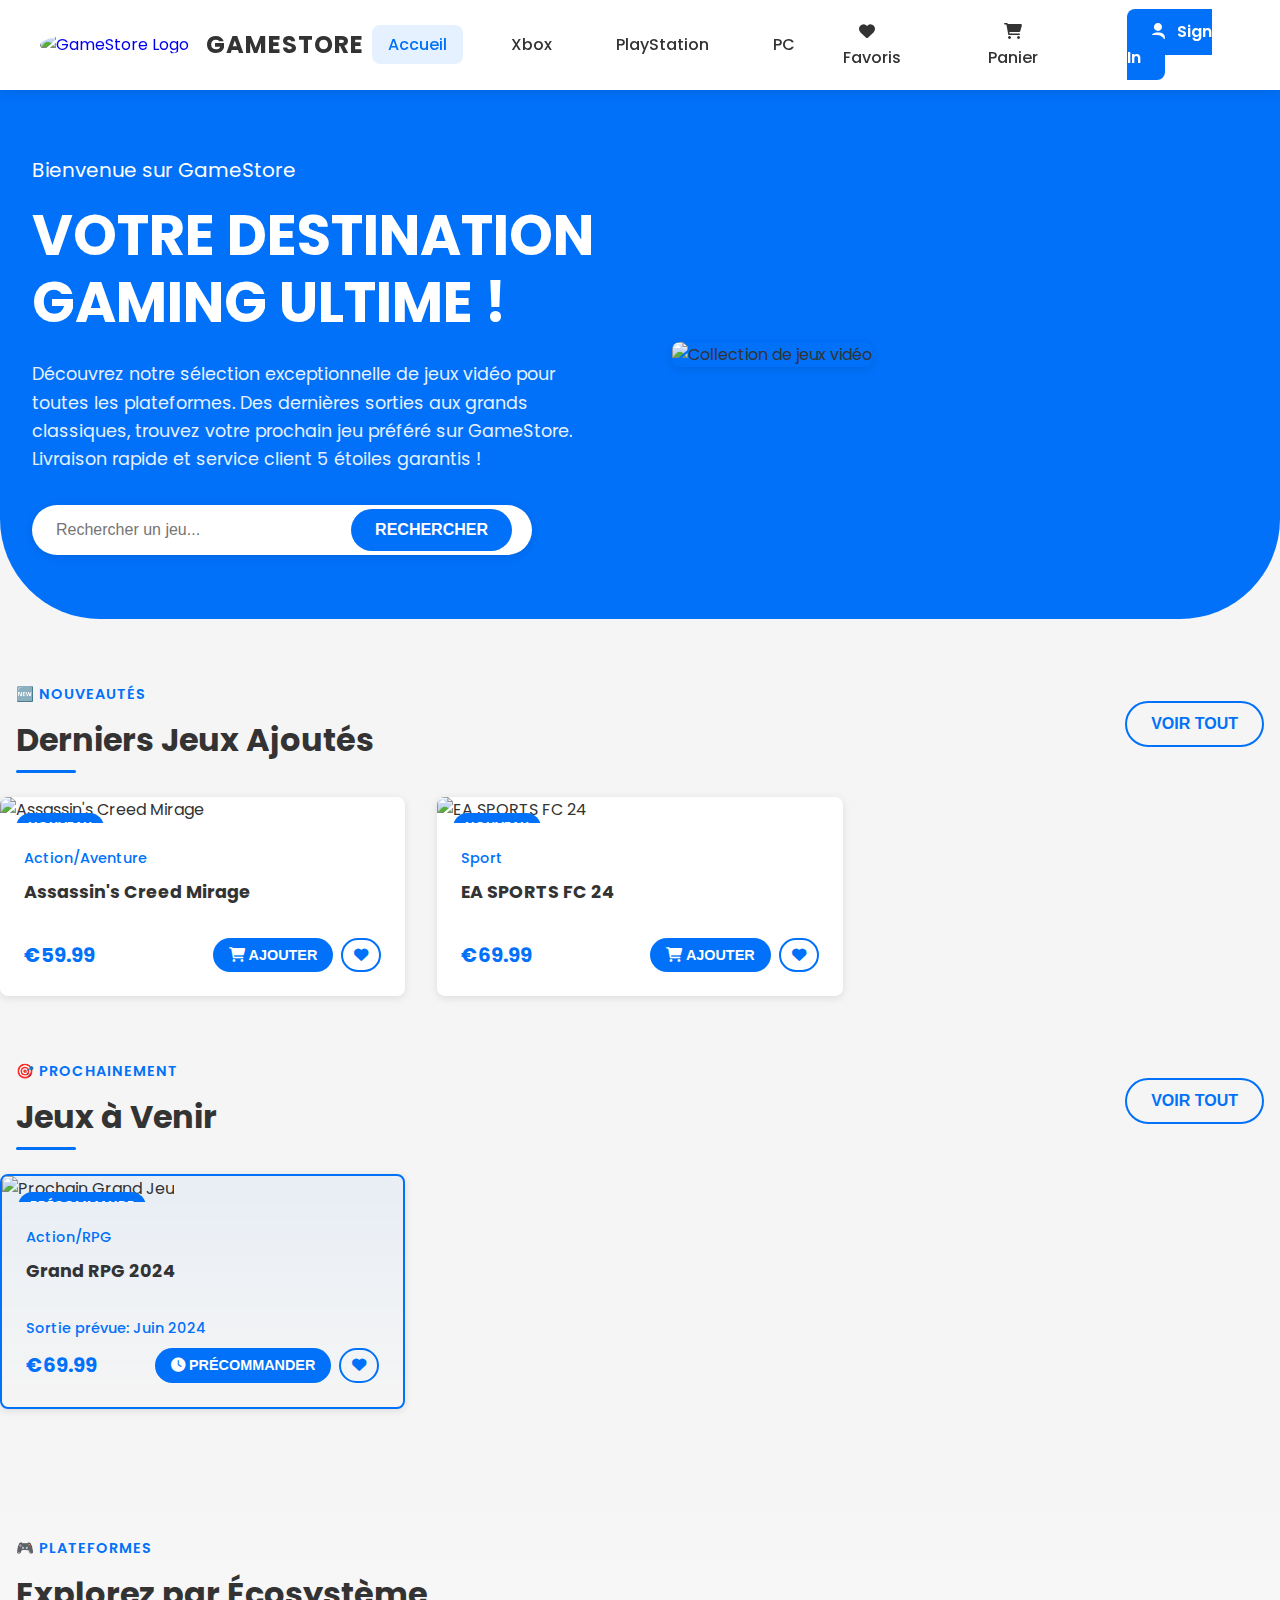
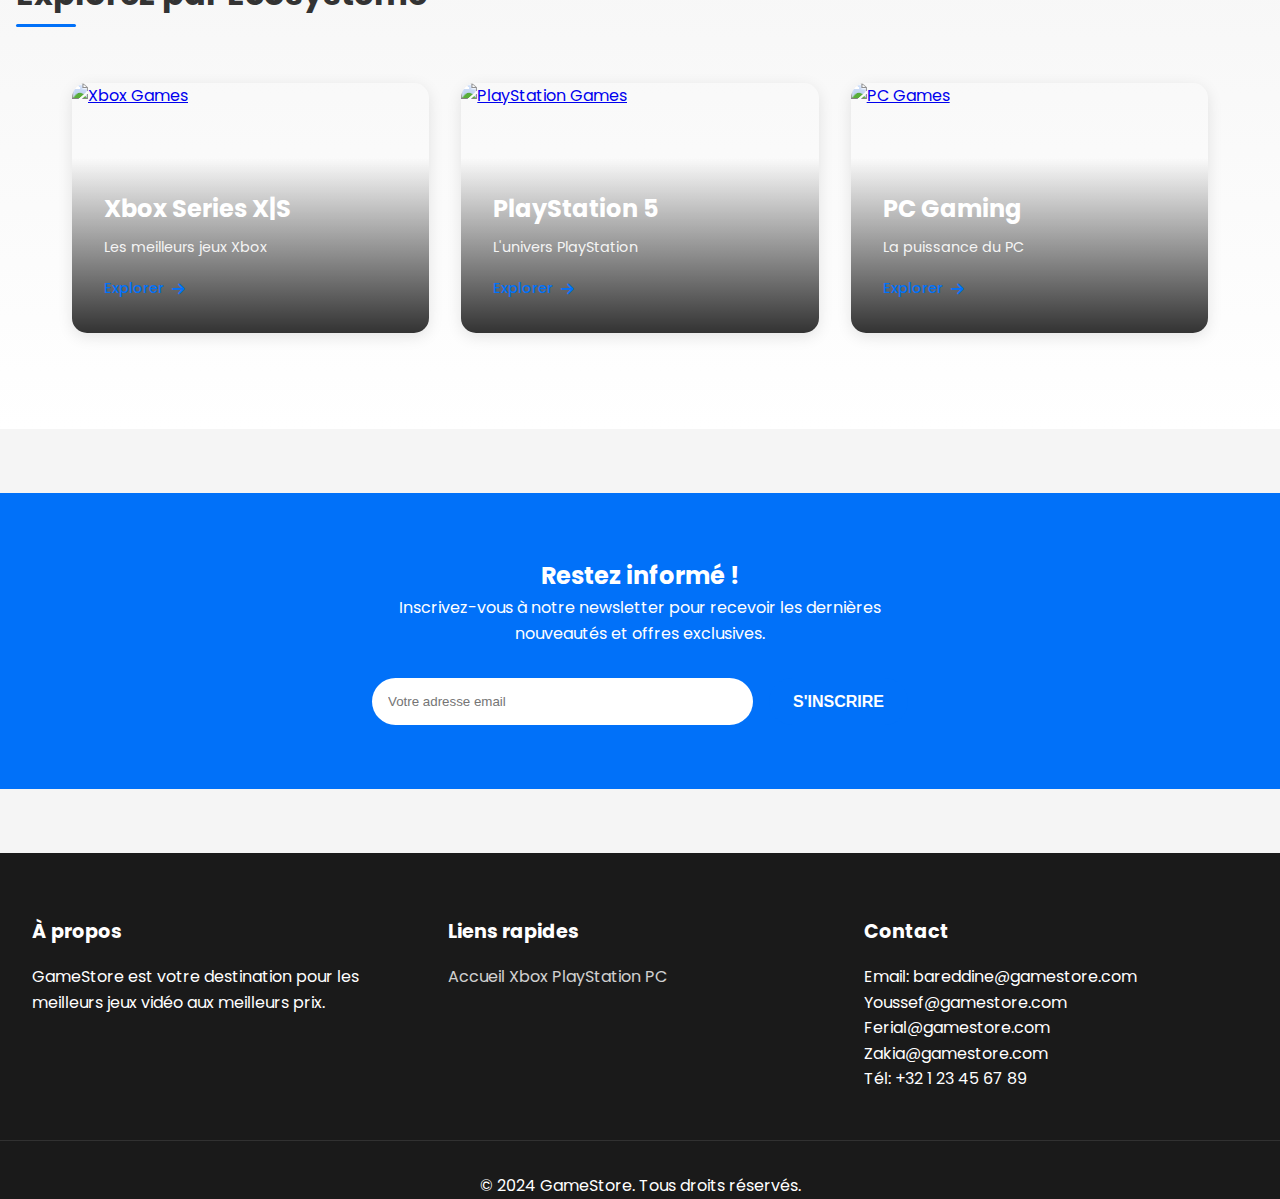
==== index.html @ 0ddfa0f8 "Update index.html" ====
<!DOCTYPE html>
<html lang="en">
<head>
    <meta charset="UTF-8" />
    <meta name="viewport" content="width=device-width, initial-scale=1.0" />
    <meta name="description" content="GameStore - Votre boutique de jeux vidéo en ligne. Trouvez les meilleurs jeux pour Xbox, PlayStation et PC." />
    <meta name="keywords" content="jeux vidéo, gaming, Xbox, PlayStation, PC games, achat jeux" />
    <link href="https://fonts.googleapis.com/css2?family=Poppins:wght@300;400;500;600;700&display=swap" rel="stylesheet" />
    <link rel="stylesheet" href="style.css" />
    <link rel="stylesheet" href="https://cdnjs.cloudflare.com/ajax/libs/font-awesome/6.0.0/css/all.min.css">
</head>
<body>
    <!-- Header -->
    <div class="headerContainer">
        <div class="header">
            <a href="index.html" class="logo">
                <img src="https://i.pinimg.com/474x/70/e9/02/70e902945f52904d0fdd033d7500877d.jpg" alt="GameStore Logo" class="logo-img">
                <span class="logo-text">GameStore</span>
            </a>
            <ul class="headerLinks">
                <li><a href="index.html" class="active">Accueil</a></li>
                <li><a href="xbox-games.html">Xbox</a></li>
                <li><a href="playstation-games.html">PlayStation</a></li>
                <li><a href="pc-games.html">PC</a></li>
                <li><a href="favorites.html"><i class="fas fa-heart"></i> Favoris</a></li>
                <li><a href="cart.html"><i class="fas fa-shopping-cart"></i> Panier</a></li>
                <li><a href="signin.html" class="signin-btn"><i class="fas fa-user"></i> Sign In</a></li>
            </ul>
        </div>
    </div>

    <!-- HERO SECTION -->
    <section class="heroSection">
      <div class="heroContent">
        <div class="leftSide">
          <span class="welcome">Bienvenue sur GameStore</span>
          <h1 class="slogan">Votre destination gaming ultime !</h1>
          <p class="description">
            Découvrez notre sélection exceptionnelle de jeux vidéo pour toutes les plateformes. 
            Des dernières sorties aux grands classiques, trouvez votre prochain jeu préféré sur GameStore. 
            Livraison rapide et service client 5 étoiles garantis ! 
          </p>
          <form class="searchBar" role="search">
            <input type="search" placeholder="Rechercher un jeu..." aria-label="Rechercher un jeu" />
            <button type="submit" class="btn searchBtn">Rechercher</button>
          </form>
        </div>
        <div class="imageContainer">
          <img src="https://i.pinimg.com/736x/62/67/e9/6267e906163112870821d978e30a8437.jpg" height="150px" width="350px" alt="Collection de jeux vidéo" class="heroImage" />
        </div>
      </div>
    </section>

    <!-- Nouveautés Section -->
    <section class="games-section">
      <div class="section-header">
          <div class="section-title">
              <span class="section-tag">🆕 NOUVEAUTÉS</span>
              <h1>Derniers Jeux Ajoutés</h1>
          </div>
          <button class="btn outline">Voir tout</button>
      </div>

      <div class="games-grid">
          <!-- Nouveau Jeu 1 -->
          <div class="card game-card">
              <div class="cardImg">
                  <img src="https://i.pinimg.com/474x/7c/6c/a9/7c6ca906107ee0f29a216873b0228c29.jpg" alt="Assassin's Creed Mirage">
                  <div class="card-badges">
                      <span class="badge new">Nouveau</span>
                  </div>
              </div>
              <div class="cardInfo">
                  <p class="genre">Action/Aventure</p>
                  <h3 class="cardName">Assassin's Creed Mirage</h3>
                  <div class="card-details">
                      <div class="price">€59.99</div>
                      <div class="card-actions">
                          <button class="btn addToCart">
                              <i class="fas fa-shopping-cart"></i> Ajouter
                          </button>
                          <button class="btn outline addToFavorites">
                              <i class="fas fa-heart"></i>
                          </button>
                      </div>
                  </div>
              </div>
          </div>

          <!-- Nouveau Jeu 2 -->
          <div class="card game-card">
              <div class="cardImg">
                  <img src="images/XBOX1.jpg" alt="EA SPORTS FC 24">
                  <div class="card-badges">
                      <span class="badge new">Nouveau</span>
                  </div>
              </div>
              <div class="cardInfo">
                  <p class="genre">Sport</p>
                  <h3 class="cardName">EA SPORTS FC 24</h3>
                  <div class="card-details">
                      <div class="price">€69.99</div>
                      <div class="card-actions">
                          <button class="btn addToCart">
                              <i class="fas fa-shopping-cart"></i> Ajouter
                          </button>
                          <button class="btn outline addToFavorites">
                              <i class="fas fa-heart"></i>
                          </button>
                      </div>
                  </div>
              </div>
          </div>
      </div>
    </section>

    <!-- À Venir Section -->
    <section class="games-section coming-soon">
        <div class="section-header">
            <div class="section-title">
                <span class="section-tag">🎯 PROCHAINEMENT</span>
                <h2>Jeux à Venir</h2>
            </div>
            <button class="btn outline">Voir tout</button>
        </div>

        <div class="games-grid">
            <!-- Jeu à Venir 1 -->
            <div class="card game-card upcoming">
                <div class="cardImg">
                    <img src="images/XBOX3.jpg" alt="Prochain Grand Jeu">
                    <div class="card-badges">
                        <span class="badge coming-soon">Précommande</span>
                    </div>
                </div>
                <div class="cardInfo">
                    <p class="genre">Action/RPG</p>
                    <h3 class="cardName">Grand RPG 2024</h3>
                    <div class="release-date">Sortie prévue: Juin 2024</div>
                    <div class="card-details">
                        <div class="price">€69.99</div>
                        <div class="card-actions">
                            <button class="btn preorder">
                                <i class="fas fa-clock"></i> Précommander
                            </button>
                            <button class="btn outline addToFavorites">
                                <i class="fas fa-heart"></i>
                            </button>
                        </div>
                    </div>
                </div>
            </div>
        </div>
    </section>

    <!-- Catégories par Plateforme -->
    <section class="platforms-section">
        <div class="section-header">
            <div class="section-title">
                <span class="section-tag">🎮 PLATEFORMES</span>
                <h2>Explorez par Écosystème</h2>
            </div>
        </div>

        <div class="platforms-grid">
            <!-- Xbox -->
            <a href="xbox-games.html" class="platform-card">
                <img src="images/XBOX10.jpg" alt="Xbox Games">
                <div class="platform-overlay">
                    <div class="platform-content">
                        <h3>Xbox Series X|S</h3>
                        <p>Les meilleurs jeux Xbox</p>
                        <span class="platform-cta">
                            Explorer <i class="fas fa-arrow-right"></i>
                        </span>
                    </div>
                </div>
            </a>

            <!-- PlayStation -->
            <a href="playstation-games.html" class="platform-card">
                <img src="images/XBOX11.jpg" alt="PlayStation Games">
                <div class="platform-overlay">
                    <div class="platform-content">
                        <h3>PlayStation 5</h3>
                        <p>L'univers PlayStation</p>
                        <span class="platform-cta">
                            Explorer <i class="fas fa-arrow-right"></i>
                        </span>
                    </div>
                </div>
            </a>

            <!-- PC -->
            <a href="pc-games.html" class="platform-card">
                <img src="images/XBOX12.jpg" alt="PC Games">
                <div class="platform-overlay">
                    <div class="platform-content">
                        <h3>PC Gaming</h3>
                        <p>La puissance du PC</p>
                        <span class="platform-cta">
                            Explorer <i class="fas fa-arrow-right"></i>
                        </span>
                    </div>
                </div>
            </a>
        </div>
    </section>

    <!-- Newsletter Section -->
    <section class="newsletterSection">
        <h2>Restez informé !</h2>
        <div class="newsletterContent">
            <p>Inscrivez-vous à notre newsletter pour recevoir les dernières nouveautés et offres exclusives.</p>
            <form class="newsletterForm">
                <input type="email" placeholder="Votre adresse email" required />
                <button type="submit" class="btn">S'inscrire</button>
            </form>
        </div>
        <!-- Toast Notification(ajouter panier) -->
<div id="toast" class="toast hidden">Ajouté au panier !</div>
    </section>

    <!-- Footer -->
    <footer class="footer">
        <div class="footerContent">
            <div class="footerSection">
                <h3>À propos</h3>
                <p>GameStore est votre destination pour les meilleurs jeux vidéo aux meilleurs prix.</p>
            </div>
            <div class="footerSection">
                <h3>Liens rapides</h3>
                <a href="index.html">Accueil</a>
                <a href="xbox-games.html">Xbox</a>
                <a href="playstation-games.html">PlayStation</a>
                <a href="pc-games.html">PC</a>
            </div>
            <div class="footerSection">
                <h3>Contact</h3>
                <p>Email: bareddine@gamestore.com</p>
                <p>       Youssef@gamestore.com</p>
                <p>       Ferial@gamestore.com</p>
                <p>       Zakia@gamestore.com</p>
                <p>Tél: +32 1 23 45 67 89</p>
            </div>
        </div>
        <div class="footerBottom">
            <p>&copy; 2024 GameStore. Tous droits réservés.</p>
        </div>
    </footer>

    <script src="script.js"></script>
</body>
</html>
---- style.css ----
/* Variables CSS */
:root {
  --primary-color: #0171F9; /* Bleu principal */
  --primary-dark: #0156C7; /* Bleu foncé */
  --secondary-color: #0171F9;
  --secondary-dark: #0156C7;
  --text-color: #333333;
  --light-text: #FFFFFF;
  --background-light: #F5F5F5;
  --border-radius: 8px;
  --card-shadow: 0 2px 8px rgba(0, 0, 0, 0.1);
  --transition: all 0.3s ease;
  --accent-color: #0171F9; /* Bleu accent */
}

/* Reset et styles de base */
*, *::before, *::after {
  box-sizing: border-box;
  margin: 0;
  padding: 0;
}

body {
  font-family: 'Poppins', sans-serif;
  line-height: 1.6;
  color: var(--text-color);
  background-color: var(--background-light);
}

img {
  max-width: 100%;
  height: auto;
}

/* Layout */
.container {
  max-width: 1300px;
  margin: 0 auto;
  padding: 0 20px;
}

/* Logo Styles */
.logo {
    display: flex;
    align-items: center;
    gap: 1rem;
    text-decoration: none;
    padding: 0.5rem;
}

.logo-img {
    width: 50px;
    height: 50px;
    border-radius: 50%;
    object-fit: cover;
    box-shadow: 0 2px 10px rgba(0, 0, 0, 0.1);
    transition: transform 0.3s ease;
}

.logo:hover .logo-img {
    transform: scale(1.05);
}

.logo-text {
    font-size: 1.5rem;
    font-weight: 700;
    color: var(--text-color);
    text-transform: uppercase;
    letter-spacing: 1px;
}

/* Header Container Styles */
.headerContainer {
    background-color: white;
    box-shadow: 0 2px 10px rgba(0, 0, 0, 0.1);
    position: sticky;
    top: 0;
    z-index: 1000;
}

.header {
    max-width: 1200px;
    margin: 0 auto;
    padding: 1rem;
    display: flex;
    justify-content: space-between;
    align-items: center;
}

/* Header Styling */
.header {
  height: 90px; /* Augmentation de la hauteur pour un design plus spacieux */
  display: flex;
  justify-content: space-between;
  align-items: center;
  padding: 0 2rem;
  max-width: 1300px;
  margin: auto;
}

/* Logo Styling */
.logo img {
    width: 150px; /* Ajustez la taille selon vos besoins */
    height: auto;
    background: none; /* Supprime tout arrière-plan */
    border: none; /* Supprime les bordures */
    box-shadow: none; /* Supprime les ombres */
    transition: transform 0.3s ease; /* Animation fluide */
}

.logo img:hover {
    transform: scale(1.1); /* Zoom léger au survol */
}

/* Navigation Links */
.headerLinks {
    display: flex;
    align-items: center;
    gap: 2rem;
    list-style: none;
}

.headerLinks li a {
    color: var(--text-color);
    text-decoration: none;
    font-weight: 500;
    padding: 0.5rem 1rem;
    border-radius: var(--border-radius);
    transition: var(--transition);
}

.headerLinks li a:hover,
.headerLinks li a.active {
    color: var(--primary-color);
    background-color: rgba(1, 113, 249, 0.1); /* Ajusté pour le bleu */
}

.headerLinks li a.signin-btn {
    background-color: var(--primary-color);
    color: var(--light-text);
    padding: 0.7rem 1.5rem;
    border-radius: var(--border-radius);
    font-weight: 600;
}

.headerLinks li a.signin-btn:hover {
    background-color: var(--primary-dark);
    color: var(--light-text);
}

.headerLinks li a i {
    margin-right: 0.5rem;
}

.cartBtn,
.favoritesBtn {
  position: relative;
  display: flex;
  align-items: center;
  gap: 0.5rem;
  padding: 0.5rem 1rem;
  font-size: 1rem;
  color: var(--text-color);
  transition: var(--transition);
}

.cartBtn:hover,
.favoritesBtn:hover {
  color: var(--primary-color);
}

.cartCount,
.favCount {
  position: absolute;
  top: -8px;
  right: -8px;
  background-color: var(--primary-color);
  color: white;
  width: 20px;
  height: 20px;
  border-radius: 50%;
  display: flex;
  align-items: center;
  justify-content: center;
  font-size: 0.75rem;
  font-weight: 600;
}

/* Boutons */
.btn {
  display: inline-flex;
  align-items: center;
  justify-content: center;
  padding: 0.75rem 1.5rem;
  border-radius: 50px;
  border: none;
  font-weight: 600;
  font-size: 1rem;
  text-transform: uppercase;
  cursor: pointer;
  transition: var(--transition);
  background-color: var(--secondary-color);
  color: var(--light-text);
  position: relative;
  overflow: hidden;
}

.btn::after {
  content: '';
  position: absolute;
  top: 50%;
  left: 50%;
  width: 0;
  height: 0;
  background: rgba(255, 255, 255, 0.2);
  border-radius: 50%;
  transform: translate(-50%, -50%);
  transition: width 0.6s ease, height 0.6s ease;
}

.btn:active::after {
  width: 200px;
  height: 200px;
  opacity: 0;
}

.btn.adding {
  pointer-events: none;
  animation: adding 1s infinite;
}

@keyframes adding {
  0% {
    transform: scale(1);
  }
  50% {
    transform: scale(0.95);
  }
  100% {
    transform: scale(1);
  }
}

.btn.outline.adding {
  animation: outlineAdding 1s infinite;
}

@keyframes outlineAdding {
  0% {
    border-color: var(--primary-color);
  }
  50% {
    border-color: var(--secondary-color);
  }
  100% {
    border-color: var(--primary-color);
  }
}

.btn:hover {
  background-color: var(--secondary-dark);
  transform: translateY(-2px);
}

.btn.outline {
  background-color: transparent;
  border: 2px solid var(--secondary-color);
  color: var(--secondary-color);
}

.btn.outline:hover {
  background-color: var(--secondary-color);
  color: var(--light-text);
}

/* Hero Section */
.heroSection {
  background-color: var(--primary-color);
  padding: 4rem 0;
  border-radius: 0 0 100px 100px;
  margin-bottom: 4rem;
}

.heroContent {
  display: flex;
  align-items: center;
  gap: 4rem;
  max-width: 1300px;
  margin: 0 auto;
  padding: 0 2rem;
}

.leftSide {
  flex: 1;
  color: var(--light-text);
}

.welcome {
  font-size: 1.25rem;
  margin-bottom: 1rem;
  display: block;
}

.slogan {
  font-size: 3.5rem;
  line-height: 1.2;
  margin-bottom: 1.5rem;
  font-weight: 700;
  text-transform: uppercase;
}

.description {
  font-size: 1.1rem;
  margin-bottom: 2rem;
  opacity: 0.9;
}

.searchBar {
  position: relative;
  margin-top: 2rem;
}

.searchBar input {
  width: 100%;
  max-width: 500px;
  padding: 1rem 1.5rem;
  border-radius: 50px;
  border: none;
  font-size: 1rem;
  box-shadow: var(--card-shadow);
}

.searchBar .searchBtn {
  position: absolute;
  right: calc(100% - 480px);
  top: 50%;
  transform: translateY(-50%);
}

.imageContainer {
  flex: 1;
}

.imageContainer img {
  border-radius: var(--border-radius);
  box-shadow: var(--card-shadow);
}

/* Sections de jeux */
.games-section {
  margin-bottom: 4rem;
}

.section-header {
  display: flex;
  justify-content: space-between;
  align-items: center;
  margin-bottom: 2rem;
  padding: 0 1rem;
}

.section-title {
  display: flex;
  flex-direction: column;
  gap: 0.5rem;
}

.section-tag {
  font-size: 0.9rem;
  font-weight: 600;
  color: var(--accent-color);
  text-transform: uppercase;
  letter-spacing: 1px;
}

.section-title h1,
.section-title h2 {
  font-size: 2rem;
  font-weight: 700;
  margin: 0;
  color: var(--text-color);
  position: relative;
}

.section-title h1::after,
.section-title h2::after {
  content: '';
  position: absolute;
  left: 0;
  bottom: -8px;
  width: 60px;
  height: 3px;
  background: var(--accent-color);
  border-radius: 2px;
}

.games-grid {
  display: grid;
  grid-template-columns: repeat(auto-fill, minmax(300px, 1fr));
  gap: 2rem;
}

/* Cartes de jeux */
.game-card {
  background: white;
  border-radius: var(--border-radius);
  overflow: hidden;
  box-shadow: var(--card-shadow);
  transition: var(--transition);
  position: relative;
  animation: fadeInUp 0.6s ease-out;
}

@keyframes fadeInUp {
  from {
    opacity: 0;
    transform: translateY(20px);
  }
  to {
    opacity: 1;
    transform: translateY(0);
  }
}

.game-card:hover {
  transform: translateY(-5px);
  box-shadow: 0 8px 20px rgba(0, 0, 0, 0.15);
}

.cardImg {
  position: relative;
  overflow: hidden;
}

.cardImg img {
  width: 100%;
  height: 250px;
  object-fit: cover;
  transition: transform 0.3s ease;
}

.game-card:hover .cardImg img {
  transform: scale(1.05);
}

.card-badges {
  position: absolute;
  top: 1rem;
  left: 1rem;
  display: flex;
  gap: 0.5rem;
}

.badge {
  padding: 0.25rem 0.75rem;
  border-radius: 50px;
  font-size: 0.8rem;
  font-weight: 600;
  text-transform: uppercase;
}

.badge.new {
  background-color: var(--primary-color);
  color: white;
}

.badge.hot {
  background-color: #ff4757;
  color: white;
}

.badge.bestseller {
  background-color: #2ed573;
  color: white;
}

.badge.discount {
  background-color: #0171F9; /* Remplacement direct */
  color: white;
}

.cardInfo {
  padding: 1.5rem;
}

.genre {
  color: var(--secondary-color);
  font-size: 0.9rem;
  font-weight: 500;
  margin-bottom: 0.5rem;
}

.cardName {
  font-size: 1.1rem;
  margin-bottom: 1rem;
  color: var(--text-color);
  min-height: 2.5em;
}

.card-details {
  display: flex;
  justify-content: space-between;
  align-items: center;
  gap: 1rem;
}

.price {
  font-size: 1.25rem;
  font-weight: 700;
  color: var(--primary-color);
}

.card-actions {
  display: flex;
  gap: 0.5rem;
}

.card-actions .btn {
  padding: 0.5rem 1rem;
  font-size: 0.9rem;
}

.card-actions .btn.outline {
  padding: 0.5rem;
  min-width: 40px;
}

.card-actions .btn i {
  margin-right: 0.25rem;
}

.card-actions .btn.outline i {
  margin-right: 0;
}

/* Categories Section */
.categories-section {
  padding: 40px 20px;
  max-width: 1200px;
  margin: 0 auto;
}

.categories-grid {
  display: grid;
  grid-template-columns: repeat(auto-fit, minmax(300px, 1fr));
  gap: 30px;
  margin-top: 30px;
}

.category-card {
  position: relative;
  border-radius: 10px;
  overflow: hidden;
  height: 200px;
  transition: transform 0.3s ease;
}

.category-card:hover {
  transform: translateY(-5px);
}

.category-card img {
  width: 100%;
  height: 100%;
  object-fit: cover;
}

.category-overlay {
  position: absolute;
  bottom: 0;
  left: 0;
  right: 0;
  background: linear-gradient(transparent, rgba(0, 0, 0, 0.8));
  color: white;
  padding: 20px;
}

.category-overlay h3 {
  font-size: 1.5em;
  margin-bottom: 10px;
}

.category-overlay p {
  display: flex;
  align-items: center;
  gap: 10px;
  opacity: 0.9;
}

.category-overlay i {
  transition: transform 0.3s ease;
}

.category-card:hover .category-overlay i {
  transform: translateX(5px);
}

/* Featured Games Section */
#featured {
  margin-bottom: 60px;
}

/* Sections spéciales */
.coming-soon .game-card {
    border: 2px solid var(--accent-color);
    background: linear-gradient(to bottom, rgba(1, 113, 249, 0.05), transparent);
}

.coming-soon .badge.coming-soon {
    background-color: var(--accent-color);
    color: white;
}

.release-date {
    color: var(--accent-color);
    font-size: 0.9rem;
    margin: 0.5rem 0;
    font-weight: 500;
}

.btn.preorder {
    background-color: var(--accent-color);
    color: white;
}

/* Grille des plateformes */
.platforms-section {
    padding: 4rem 0;
    background: linear-gradient(to bottom, #f5f5f5, white);
}

.platforms-grid {
    display: grid;
    grid-template-columns: repeat(auto-fit, minmax(300px, 1fr));
    gap: 2rem;
    padding: 2rem;
    max-width: 1200px;
    margin: 0 auto;
}

.platform-card {
    position: relative;
    border-radius: 15px;
    overflow: hidden;
    height: 250px;
    box-shadow: 0 4px 15px rgba(0, 0, 0, 0.1);
    transition: transform 0.3s ease, box-shadow 0.3s ease;
}

.platform-card:hover {
    transform: translateY(-5px);
    box-shadow: 0 8px 25px rgba(0, 0, 0, 0.15);
}

.platform-card img {
    width: 100%;
    height: 100%;
    object-fit: cover;
    transition: transform 0.3s ease;
}

.platform-card:hover img {
    transform: scale(1.05);
}

.platform-overlay {
    position: absolute;
    bottom: 0;
    left: 0;
    right: 0;
    padding: 2rem;
    background: linear-gradient(transparent, rgba(0, 0, 0, 0.8));
    color: white;
}

.platform-content h3 {
    font-size: 1.5rem;
    margin-bottom: 0.5rem;
    font-weight: 700;
}

.platform-content p {
    font-size: 0.9rem;
    opacity: 0.9;
    margin-bottom: 1rem;
}

.platform-cta {
    display: inline-flex;
    align-items: center;
    gap: 0.5rem;
    font-weight: 500;
    font-size: 0.9rem;
    color: var(--accent-color);
    transition: gap 0.3s ease;
}

.platform-card:hover .platform-cta {
    gap: 1rem;
}

/* Notifications Toast */
.toast {
  position: fixed;
  top: 20px;
  right: 20px;
  padding: 1rem 2rem;
  border-radius: var(--border-radius);
  background: white;
  box-shadow: 0 4px 12px rgba(0, 0, 0, 0.15);
  z-index: 1000;
  opacity: 0;
  transform: translateY(-20px);
  transition: all 0.3s ease;
}

.toast.success {
  background-color: #2ed573;
  color: white;
}

.toast.error {
  background-color: #ff4757;
  color: white;
}

.toast.info {
  background-color: #1e90ff;
  color: white;
}

/* Newsletter */
.newsletterSection {
  background-color: var(--primary-color);
  color: var(--light-text);
  padding: 4rem 0;
  text-align: center;
  margin: 4rem 0;
}

.newsletterContent {
  max-width: 600px;
  margin: 0 auto;
  padding: 0 2rem;
}

.newsletterForm {
  display: flex;
  gap: 1rem;
  margin-top: 2rem;
}

.newsletterForm input {
  flex: 1;
  padding: 1rem;
  border-radius: 50px;
  border: none;
}

/* Footer */
.footer {
  background-color: var(--text-color);
  color: var(--light-text);
  padding: 4rem 0 2rem;
}

.footerContent {
  display: grid;
  grid-template-columns: repeat(auto-fit, minmax(200px, 1fr));
  gap: 2rem;
  max-width: 1300px;
  margin: 0 auto;
  padding: 0 2rem;
}

.footerSection h3 {
  margin-bottom: 1rem;
  font-size: 1.2rem;
}

.footerSection a {
  color: var(--light-text);
  text-decoration: none;
  opacity: 0.8;
  transition: var(--transition);
}

.footerSection a:hover {
  opacity: 1;
}

.socialLinks {
  display: flex;
  gap: 1rem;
}

.footerBottom {
  text-align: center;
  margin-top: 3rem;
  padding-top: 2rem;
  border-top: 1px solid rgba(255, 255, 255, 0.1);
}

/* Page Panier */
.cart-page {
  padding: 2rem 0;
}

.cart-header {
  display: flex;
  justify-content: space-between;
  align-items: center;
  margin-bottom: 2rem;
}

.cart-header h1 {
  font-size: 2rem;
  display: flex;
  align-items: center;
  gap: 1rem;
  color: var(--text-color);
}

.cart-header h1 i {
  color: var(--primary-color);
}

.cart-content {
  display: grid;
  grid-template-columns: 1fr 350px;
  gap: 2rem;
  align-items: start;
}

.cart-items {
  background: white;
  border-radius: var(--border-radius);
  padding: 1.5rem;
  box-shadow: var(--card-shadow);
}

.cart-item {
  display: flex;
  align-items: center;
  padding: 1rem;
  border-bottom: 1px solid #eee;
  gap: 1.5rem;
}

.cart-item:last-child {
  border-bottom: none;
}

.cart-item img {
  width: 100px;
  height: 100px;
  object-fit: cover;
  border-radius: var(--border-radius);
}

.cart-item-info {
  flex: 1;
}

.cart-item-title {
  font-size: 1.1rem;
  font-weight: 600;
  margin-bottom: 0.5rem;
  color: var(--text-color);
}

.cart-item-price {
  font-size: 1.2rem;
  font-weight: 700;
  color: var(--primary-color);
}

.cart-item-quantity {
  display: flex;
  align-items: center;
  gap: 1rem;
  margin: 1rem 0;
}

.quantity-btn {
  background: none;
  border: 1px solid #ddd;
  width: 30px;
  height: 30px;
  border-radius: 50%;
  display: flex;
  align-items: center;
  justify-content: center;
  cursor: pointer;
  transition: var(--transition);
}

.quantity-btn:hover {
  background: var(--primary-color);
  color: white;
  border-color: var(--primary-color);
}

.cart-item-actions {
  display: flex;
  gap: 1rem;
}

.cart-summary {
  background: white;
  border-radius: var(--border-radius);
  padding: 1.5rem;
  box-shadow: var(--card-shadow);
  position: sticky;
  top: 100px;
}

.cart-summary h2 {
  font-size: 1.5rem;
  margin-bottom: 1.5rem;
  padding-bottom: 1rem;
  border-bottom: 2px solid #eee;
}

.summary-details {
  margin-bottom: 1.5rem;
}

.summary-row {
  display: flex;
  justify-content: space-between;
  padding: 0.75rem 0;
  color: var(--text-color);
}

.summary-row.total {
  font-size: 1.2rem;
  font-weight: 700;
  border-top: 2px solid #eee;
  margin-top: 0.5rem;
  padding-top: 1rem;
}

.checkout-btn {
  width: 100%;
  margin-top: 1rem;
  padding: 1rem;
  font-size: 1.1rem;
}

.checkout-btn i {
  margin-right: 0.5rem;
}

.empty-cart {
  text-align: center;
  padding: 4rem 2rem;
  background: white;
  border-radius: var(--border-radius);
  box-shadow: var(--card-shadow);
}

.empty-cart i {
  font-size: 4rem;
  color: var(--primary-color);
  margin-bottom: 1rem;
}

.empty-cart h2 {
  font-size: 1.5rem;
  margin-bottom: 1rem;
}

.empty-cart p {
  color: #666;
  margin-bottom: 2rem;
}

.empty-cart .btn {
  min-width: 200px;
}

.hidden {
  display: none;
}

/* Responsive pour les cartes */
@media (max-width: 768px) {
  .games-grid {
    grid-template-columns: repeat(auto-fill, minmax(250px, 1fr));
  }
  
  .section-header {
    flex-direction: column;
    align-items: flex-start;
    gap: 1rem;
  }
  
  .card-details {
    flex-direction: column;
    align-items: stretch;
  }
  
  .price {
    text-align: center;
    margin-bottom: 1rem;
  }
  
  .card-actions {
    justify-content: center;
  }
}

/* Responsive Design pour le Panier */
@media (max-width: 1024px) {
  .cart-content {
    grid-template-columns: 1fr;
  }
  
  .cart-summary {
    position: static;
    margin-top: 2rem;
  }
}

@media (max-width: 768px) {
  .cart-header {
    flex-direction: column;
    gap: 1rem;
    align-items: flex-start;
  }
  
  .cart-item {
    flex-direction: column;
    align-items: flex-start;
    text-align: center;
  }
  
  .cart-item img {
    width: 150px;
    height: 150px;
    margin: 0 auto;
  }
  
  .cart-item-actions {
    width: 100%;
    justify-content: center;
  }
}

/* Responsive Design */
@media (max-width: 1024px) {
  .heroContent {
    flex-direction: column;
  }
  
  .searchBar .searchBtn {
    position: static;
    width: 100%;
    margin-top: 1rem;
    transform: none;
  }
  
  .headerLinks {
    display: none;
  }
}

@media (max-width: 768px) {
  .header {
    padding: 0 1rem;
  }
  
  .slogan {
    font-size: 2.5rem;
  }
  
  .trendingGrid,
  .featuredGrid,
  .platformsGrid {
    grid-template-columns: 1fr;
  }
  
  .newsletterForm {
    flex-direction: column;
  }
}

/* Responsive Design pour les plateformes */
@media (max-width: 768px) {
    .platforms-grid {
        grid-template-columns: 1fr;
        padding: 1rem;
    }

    .platform-card {
        height: 200px;
    }
}

/* Page Favoris */
.main-container {
    max-width: 1200px;
    margin: 0 auto;
    padding: 2rem;
}

.page-header {
    text-align: center;
    margin-bottom: 3rem;
    padding: 2rem 0;
    border-bottom: 1px solid #eee;
}

.page-header h1 {
    font-size: 2.5rem;
    color: var(--text-color);
    margin-bottom: 1rem;
}

.page-header h1 i {
    color: var(--accent-color);
    margin-right: 1rem;
}

.page-header .subtitle {
    color: var(--secondary-color);
    font-size: 1.1rem;
}

.empty-state {
    text-align: center;
    padding: 4rem 2rem;
    background: #f9f9f9;
    border-radius: 15px;
    margin: 2rem auto;
    max-width: 600px;
}

.empty-state i {
    font-size: 4rem;
    color: var(--accent-color);
    margin-bottom: 1.5rem;
    opacity: 0.7;
}

.empty-state h2 {
    font-size: 1.8rem;
    color: var(--text-color);
    margin-bottom: 1rem;
}

.empty-state p {
    color: var(--secondary-color);
    margin-bottom: 2rem;
}

.empty-state .btn {
    font-size: 1.1rem;
    padding: 1rem 2rem;
}

/* Footer Styles */
.footer {
    background: #1a1a1a;
    color: white;
    padding: 4rem 0 0;
    margin-top: 4rem;
}

.footer-content {
    max-width: 1200px;
    margin: 0 auto;
    display: grid;
    grid-template-columns: repeat(auto-fit, minmax(250px, 1fr));
    gap: 3rem;
    padding: 0 2rem;
}

.footer-section h3 {
    font-size: 1.2rem;
    margin-bottom: 1.5rem;
    color: var(--accent-color);
}

.footer-section ul {
    list-style: none;
    padding: 0;
}

.footer-section ul li {
    margin-bottom: 0.8rem;
}

.footer-section ul li a {
    color: #fff;
    opacity: 0.8;
    text-decoration: none;
    transition: opacity 0.3s ease;
}

.footer-section ul li a:hover {
    opacity: 1;
}

.footer-section i {
    margin-right: 0.5rem;
    color: var(--accent-color);
}

.footer-bottom {
    text-align: center;
    padding: 2rem;
    margin-top: 4rem;
    background: rgba(0, 0, 0, 0.2);
}

.footer-bottom p {
    opacity: 0.7;
}

/* Responsive Footer */
@media (max-width: 768px) {
    .footer-content {
        grid-template-columns: 1fr;
        text-align: center;
        gap: 2rem;
    }

    .footer-section {
        padding: 0 1rem;
    }
}

/* Favoris Container et Grid */
.favorites-container {
    max-width: 1200px;
    margin: 0 auto;
}

.favorites-container .games-grid {
    display: grid;
    grid-template-columns: repeat(auto-fill, minmax(280px, 1fr));
    gap: 2rem;
    padding: 1rem;
}

.favorites-container .game-card {
    background: white;
    border-radius: 15px;
    box-shadow: 0 4px 15px rgba(0, 0, 0, 0.1);
    overflow: hidden;
    transition: transform 0.3s ease, box-shadow 0.3s ease;
    position: relative;
}

.favorites-container .game-card:hover {
    transform: translateY(-5px);
    box-shadow: 0 8px 25px rgba(0, 0, 0, 0.15);
}

.favorites-container .cardImg {
    position: relative;
    height: 200px;
    overflow: hidden;
}

.favorites-container .cardImg img {
    width: 100%;
    height: 100%;
    object-fit: cover;
    transition: transform 0.3s ease;
}

.favorites-container .game-card:hover .cardImg img {
    transform: scale(1.05);
}

.favorites-container .cardInfo {
    padding: 1.5rem;
}

.favorites-container .genre {
    color: var(--accent-color);
    font-size: 0.9rem;
    font-weight: 500;
    margin-bottom: 0.5rem;
}

.favorites-container .cardName {
    font-size: 1.2rem;
    font-weight: 600;
    margin-bottom: 1rem;
    color: var(--text-color);
}

.favorites-container .card-details {
    display: flex;
    justify-content: space-between;
    align-items: center;
    margin-top: 1rem;
}

.favorites-container .price {
    font-size: 1.3rem;
    font-weight: 700;
    color: var(--text-color);
}

.favorites-container .card-actions {
    display: flex;
    gap: 0.5rem;
}

.favorites-container .btn {
    padding: 0.5rem 1rem;
    border-radius: 8px;
    font-weight: 500;
    transition: all 0.3s ease;
}

.favorites-container .btn.remove-favorite {
    background-color: #ff4757;
    color: white;
}

.favorites-container .btn.remove-favorite:hover {
    background-color: #ff6b81;
}

.favorites-container .platform-tag {
    position: absolute;
    top: 1rem;
    left: 1rem;
    background: rgba(0, 0, 0, 0.8);
    color: white;
    padding: 0.5rem 1rem;
    border-radius: 20px;
    font-size: 0.8rem;
    font-weight: 500;
}

/* État vide amélioré */
.empty-state {
    display: none;
}

.favorites-container:empty + .empty-state {
    display: block;
}
/* Toast Notification Styles */
.toast {
  position: fixed;
  top: 20px; /* Positionné en haut */
  right: 20px; /* Décalé à droite */
  width: 100px; /* Largeur carrée */
  height: 100px; /* Hauteur carrée */
  background-color: #11e711; /* Couleur verte */
  color: #fff;
  display: flex; /* Centrer le contenu */
  align-items: center; /* Centrer verticalement */
  justify-content: center; /* Centrer horizontalement */
  border-radius: 10px; /* Coins légèrement arrondis */
  box-shadow: 0 2px 8px rgba(0, 0, 0, 0.1); /* Ombre légère */
  font-size: 0.75rem; /* Taille de police réduite */
  opacity: 0;
  transform: translateY(-20px);
  transition: opacity 0.3s ease, transform 0.3s ease;
  z-index: 1000;
  text-align: center; /* Centre le texte */
}

.toast.show {
  opacity: 1;
  transform: translateY(0);
}

.toast.hidden {
  display: none;
}

.toast.hidden {
  display: none;
}
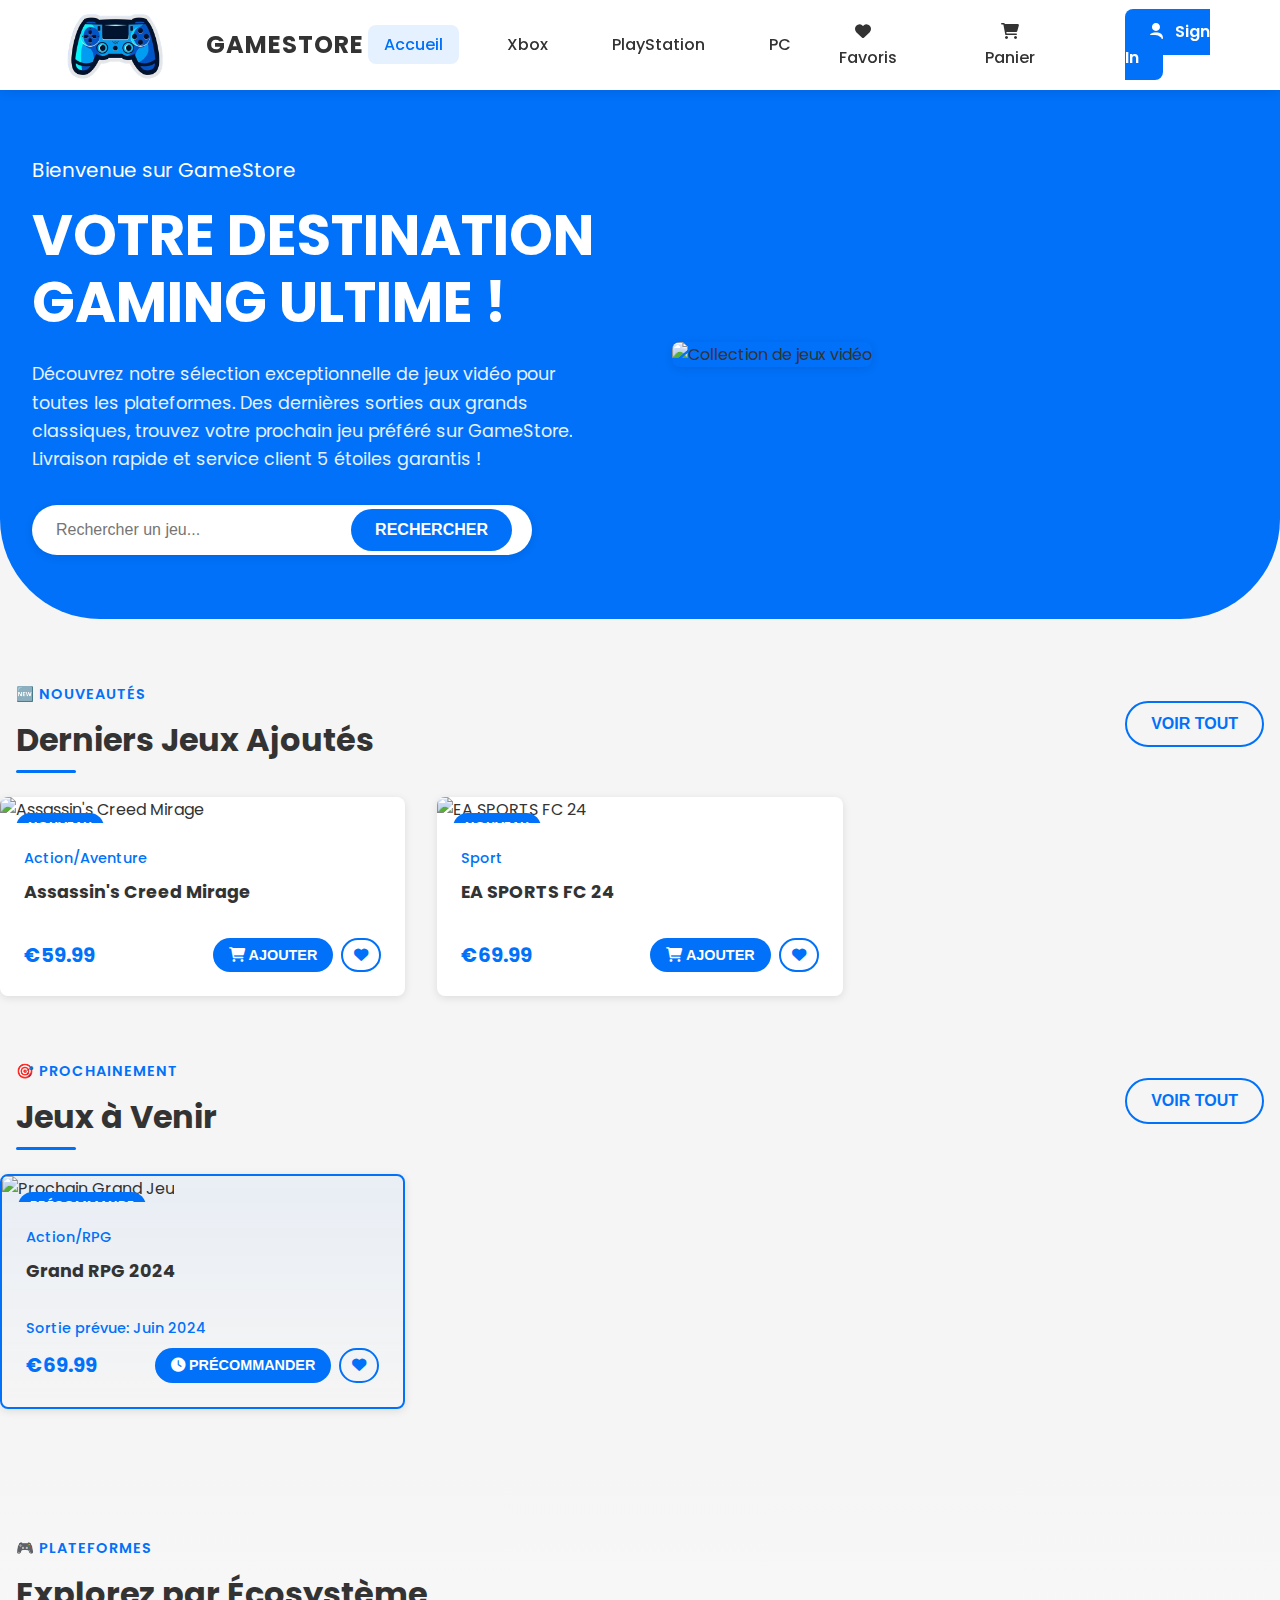
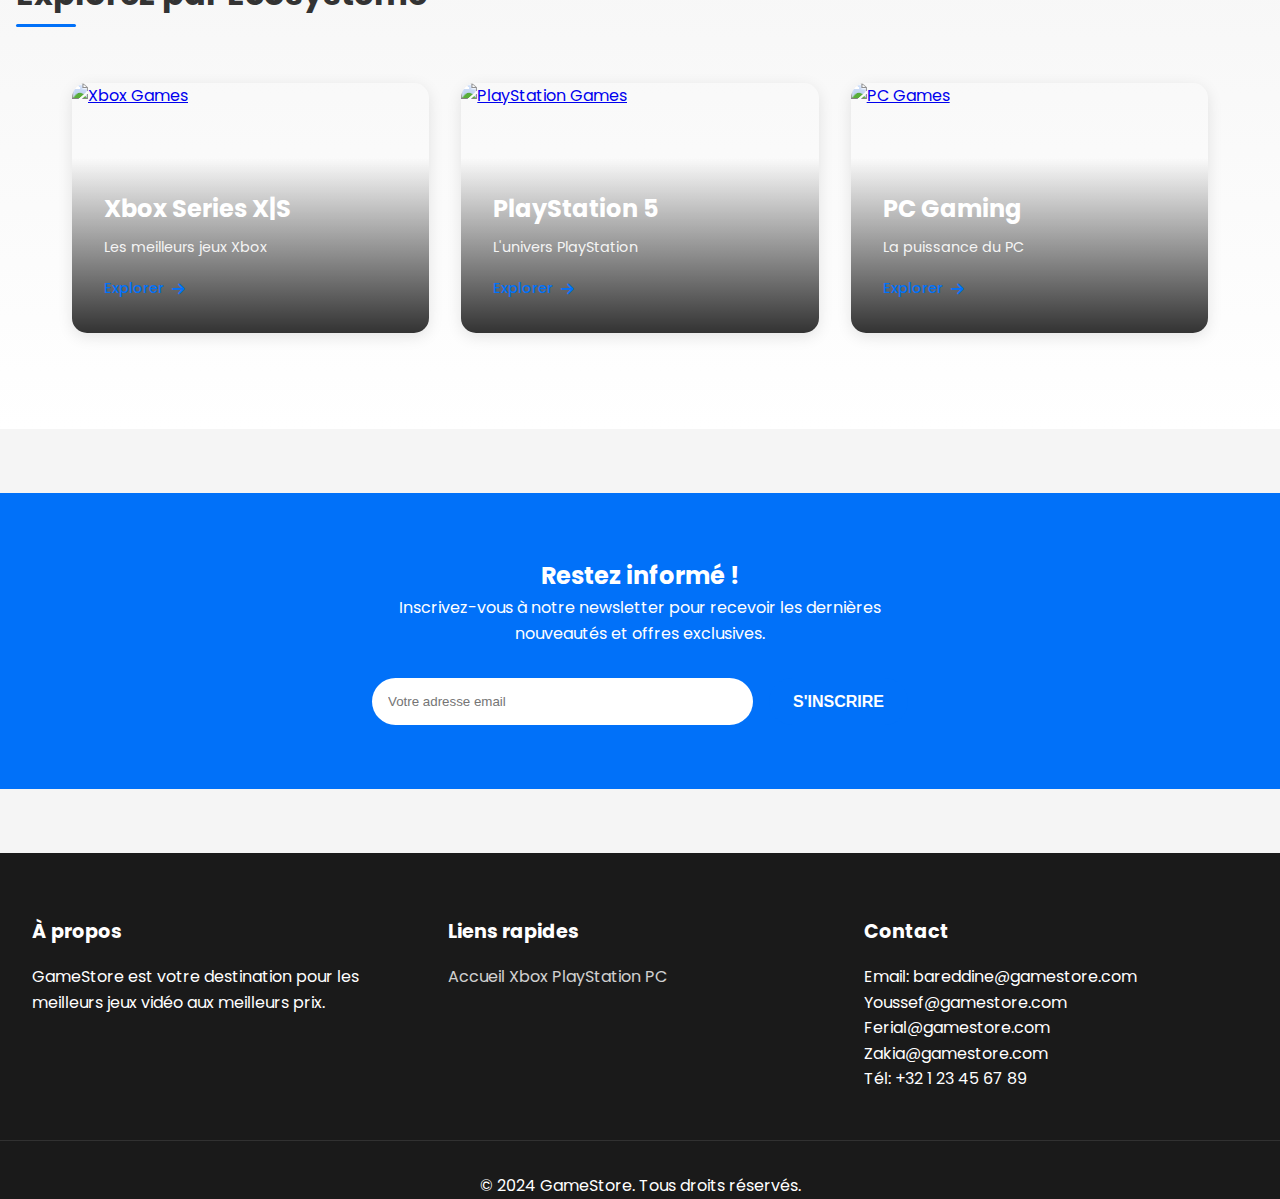
==== commit 9844a7b3: "Update index.html" ====
--- a/index.html
+++ b/index.html
@@ -14,7 +14,7 @@
     <div class="headerContainer">
         <div class="header">
             <a href="index.html" class="logo">
-                <img src="https://i.pinimg.com/474x/70/e9/02/70e902945f52904d0fdd033d7500877d.jpg" alt="GameStore Logo" class="logo-img">
+                <img src="logo.jpg.png" alt="GameStore Logo" class="logo-img">
                 <span class="logo-text">GameStore</span>
             </a>
             <ul class="headerLinks">
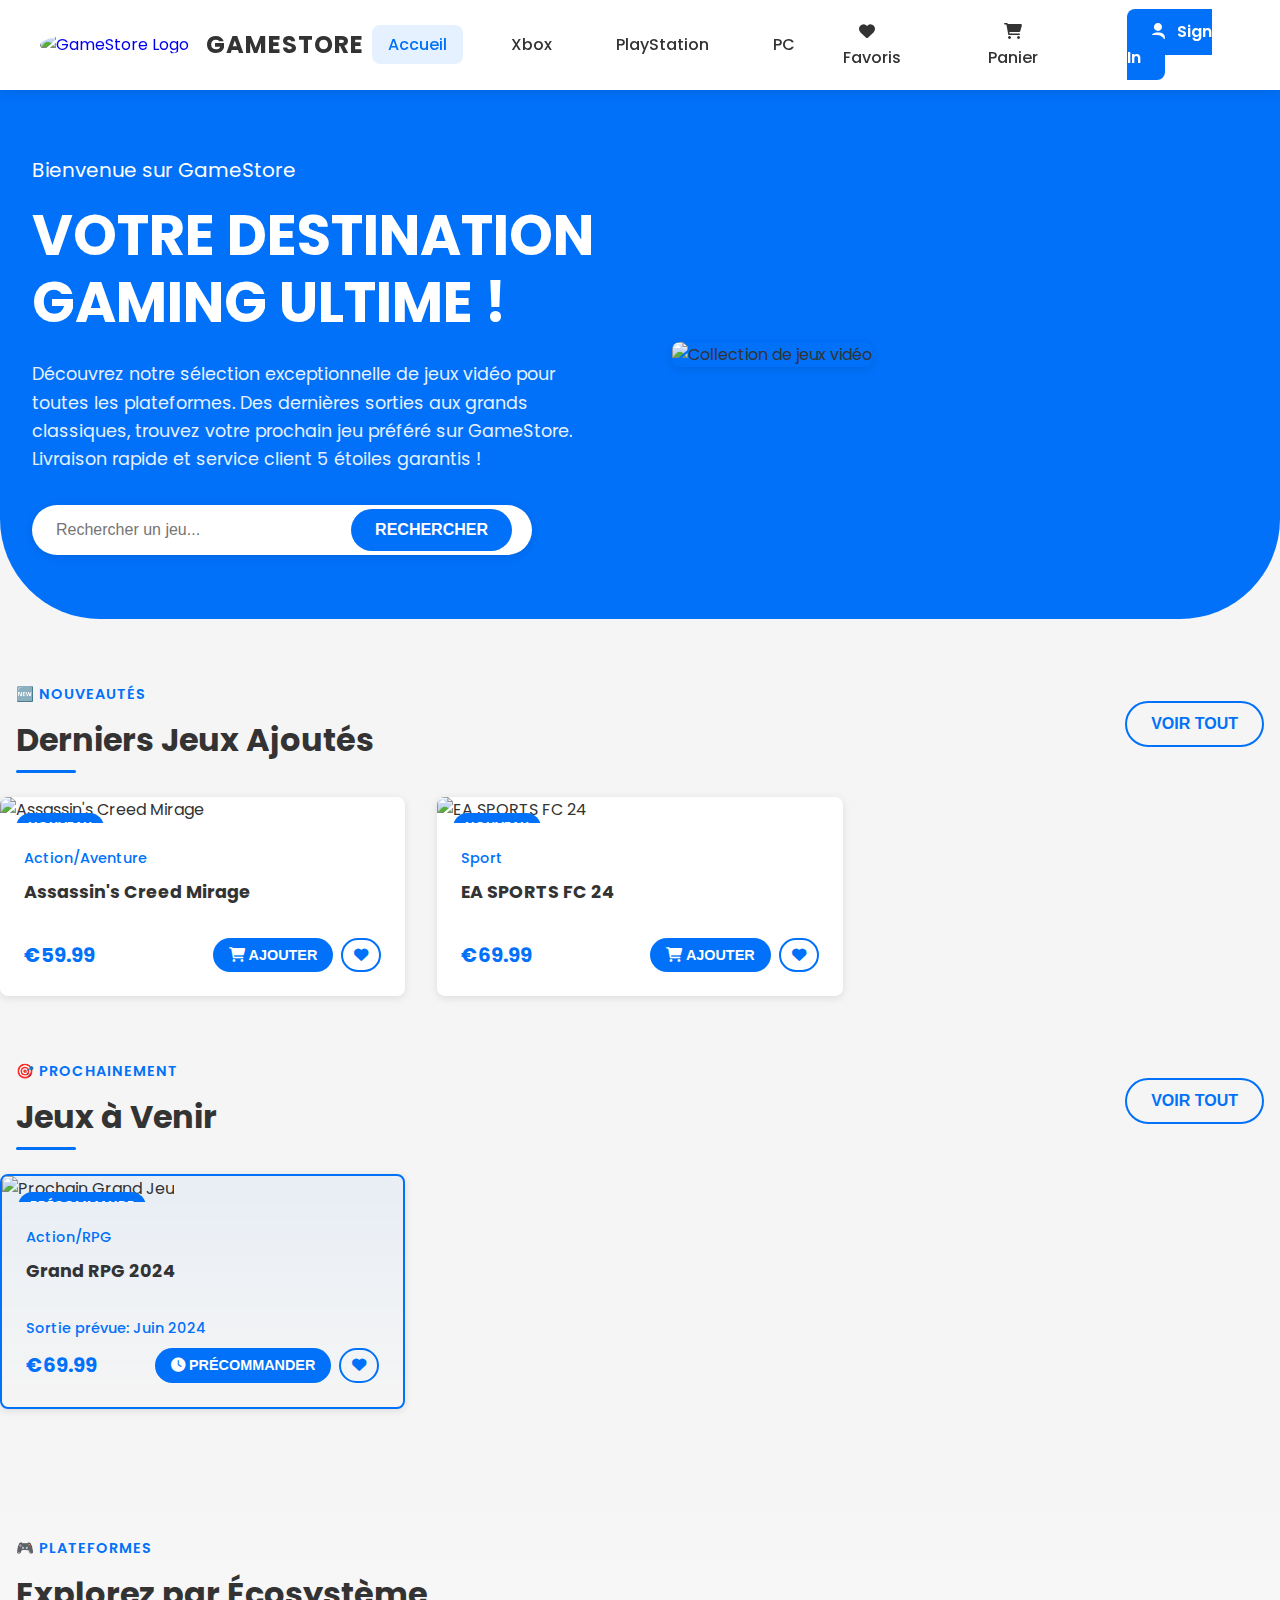
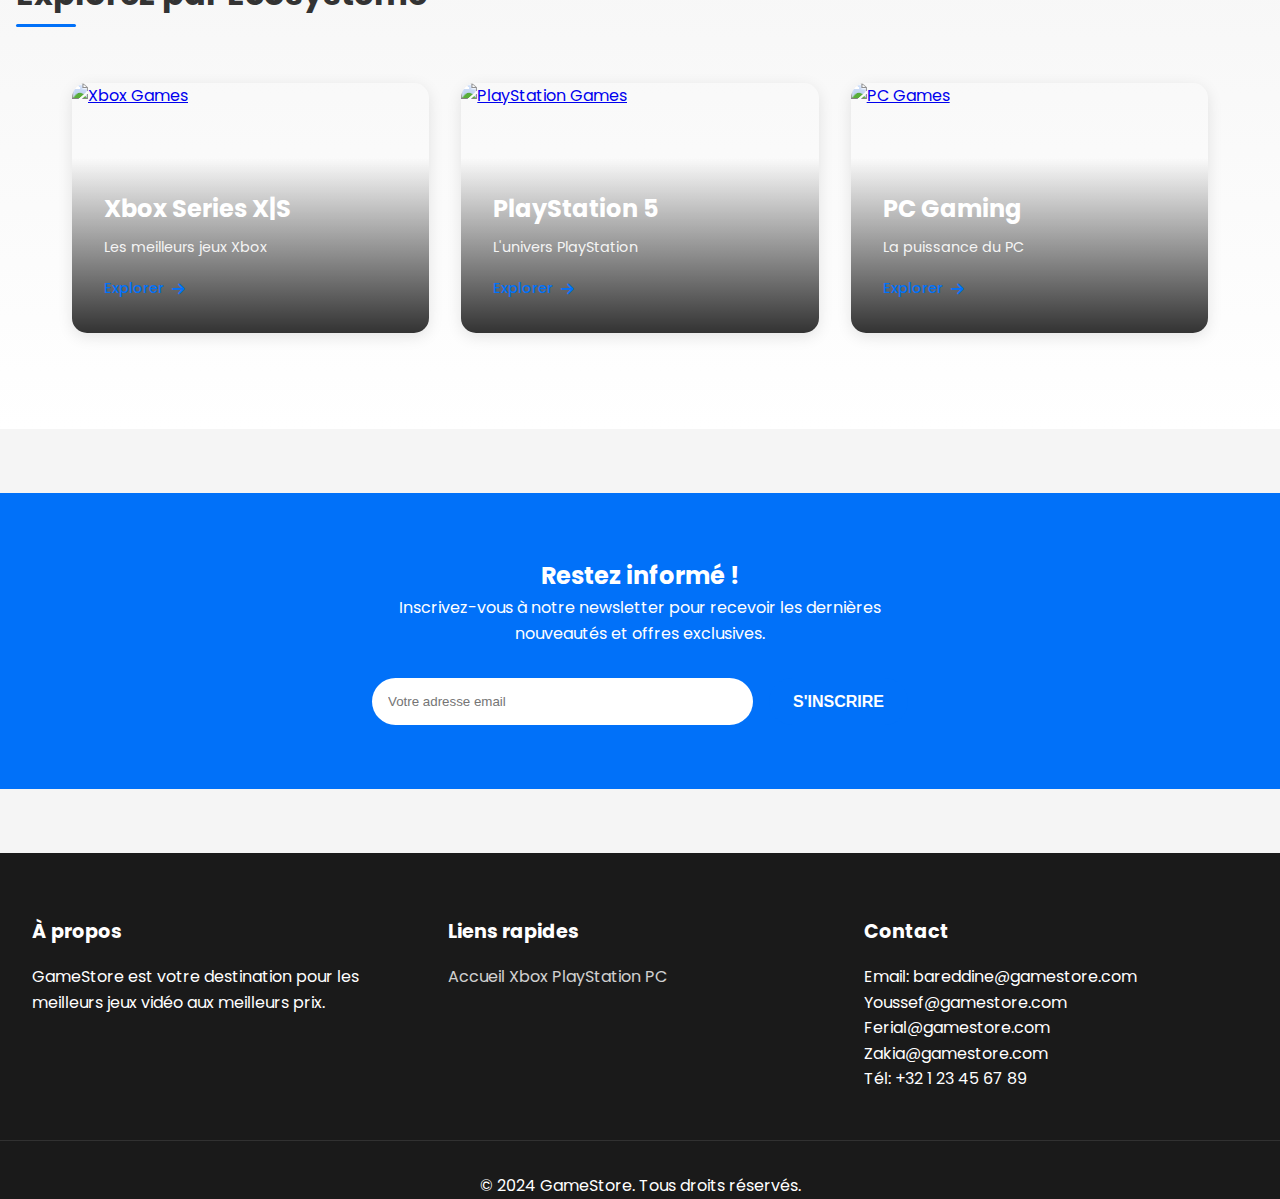
==== commit 3959626f: "Update index.html" ====
--- a/index.html
+++ b/index.html
@@ -14,7 +14,7 @@
     <div class="headerContainer">
         <div class="header">
             <a href="index.html" class="logo">
-                <img src="logo.jpg.png" alt="GameStore Logo" class="logo-img">
+                <img src="https://i.pinimg.com/736x/5a/43/21/5a4321698a759a48ec00a79105e1f0f5.jpg" alt="GameStore Logo" class="logo-img">
                 <span class="logo-text">GameStore</span>
             </a>
             <ul class="headerLinks">
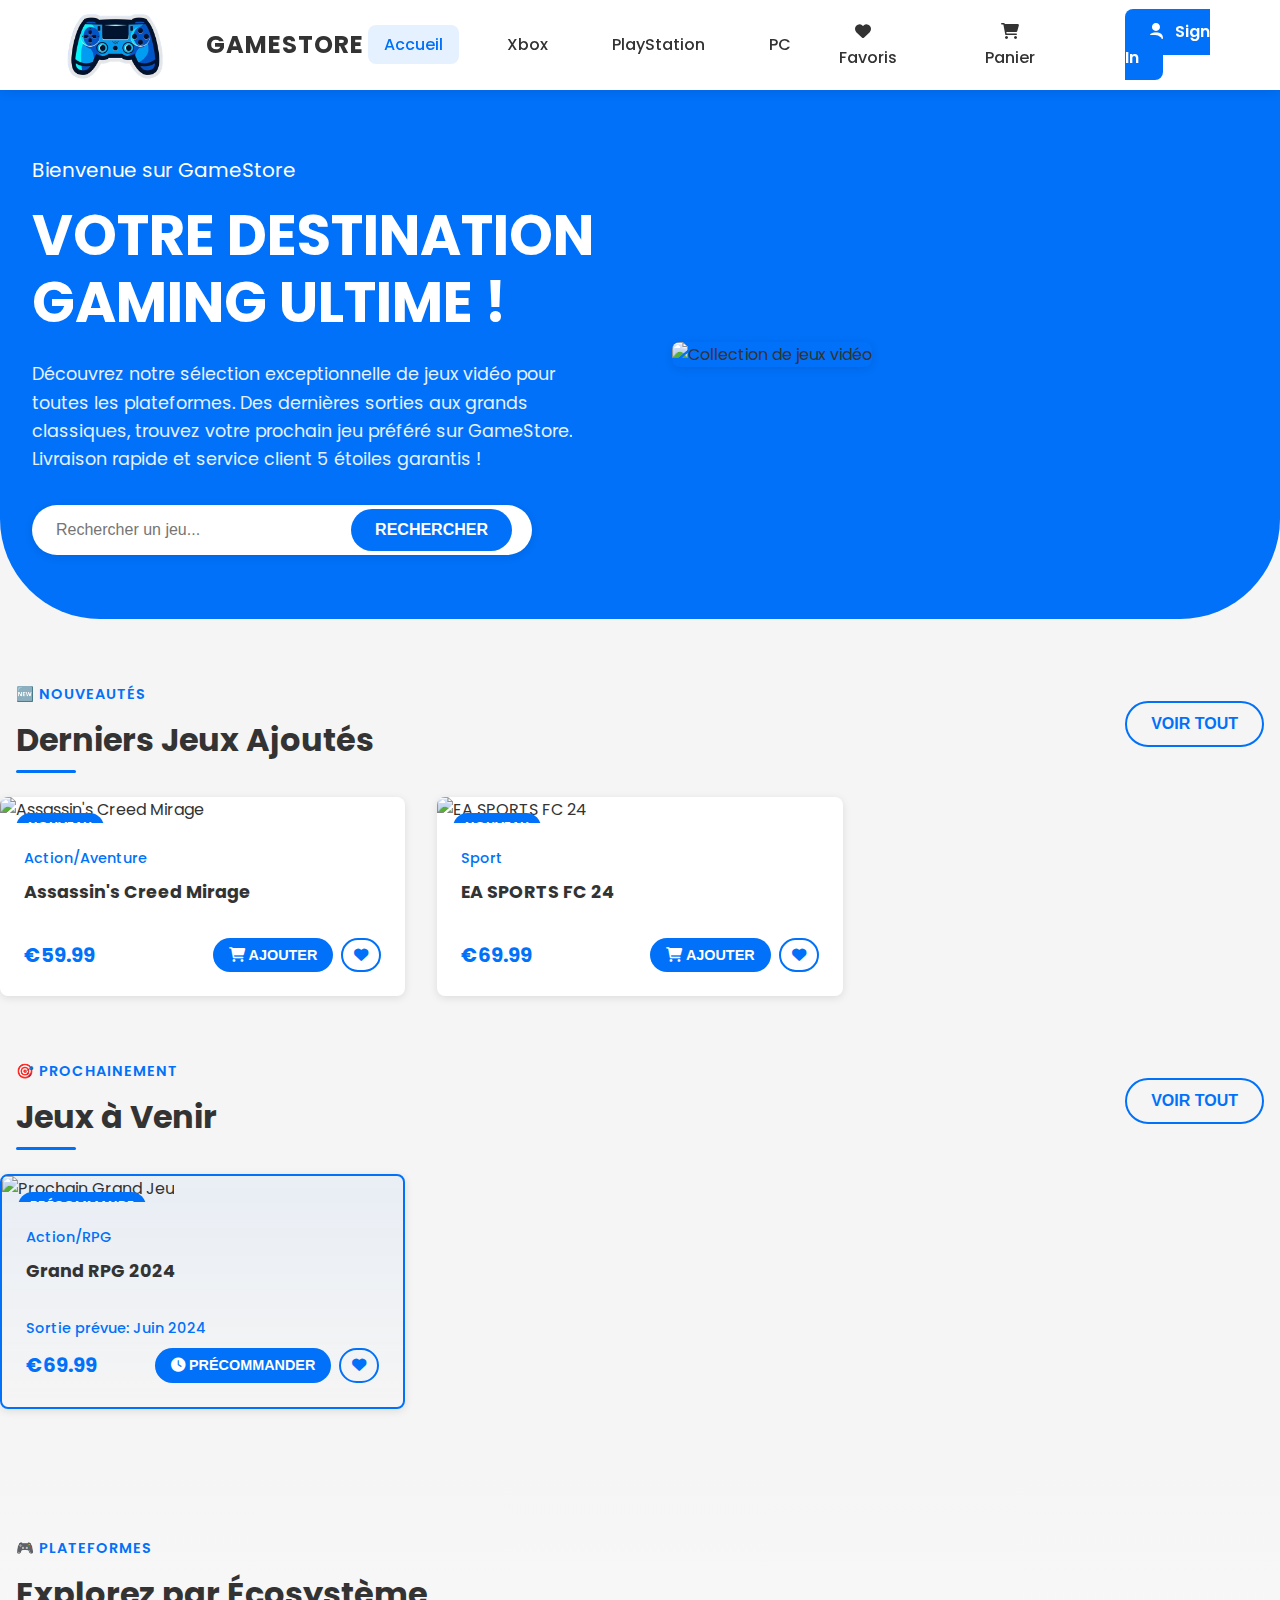
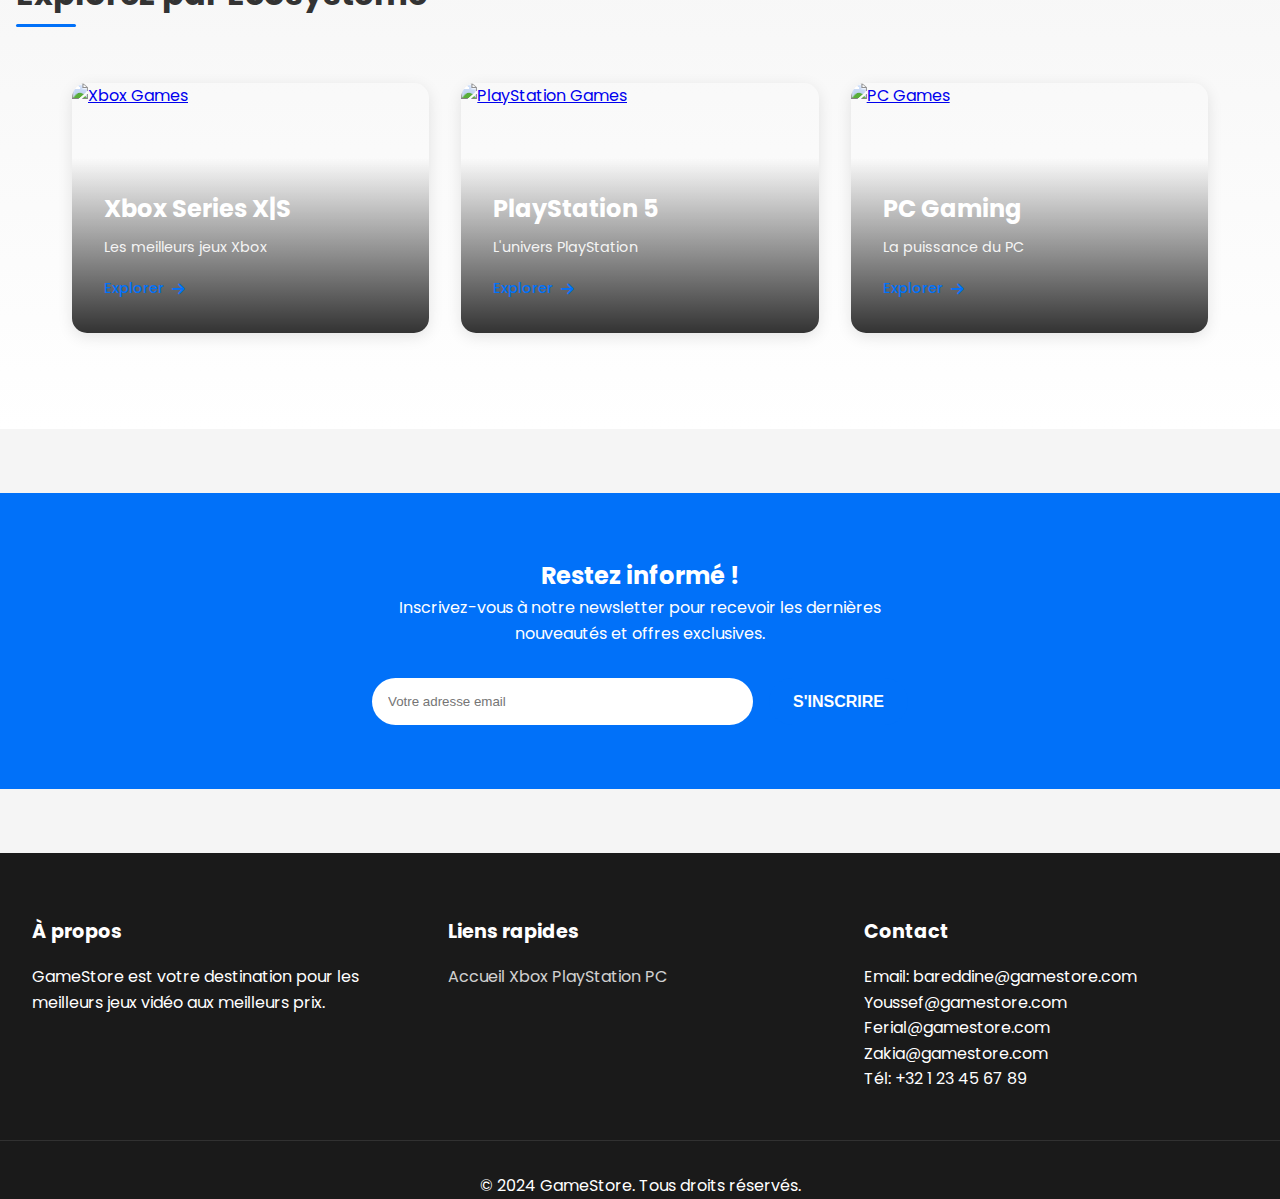
==== commit e5a74a3d: "Update index.html" ====
--- a/index.html
+++ b/index.html
@@ -14,7 +14,7 @@
     <div class="headerContainer">
         <div class="header">
             <a href="index.html" class="logo">
-                <img src="https://i.pinimg.com/736x/5a/43/21/5a4321698a759a48ec00a79105e1f0f5.jpg" alt="GameStore Logo" class="logo-img">
+                <img src="logo.jpg.png" alt="GameStore Logo" class="logo-img">
                 <span class="logo-text">GameStore</span>
             </a>
             <ul class="headerLinks">
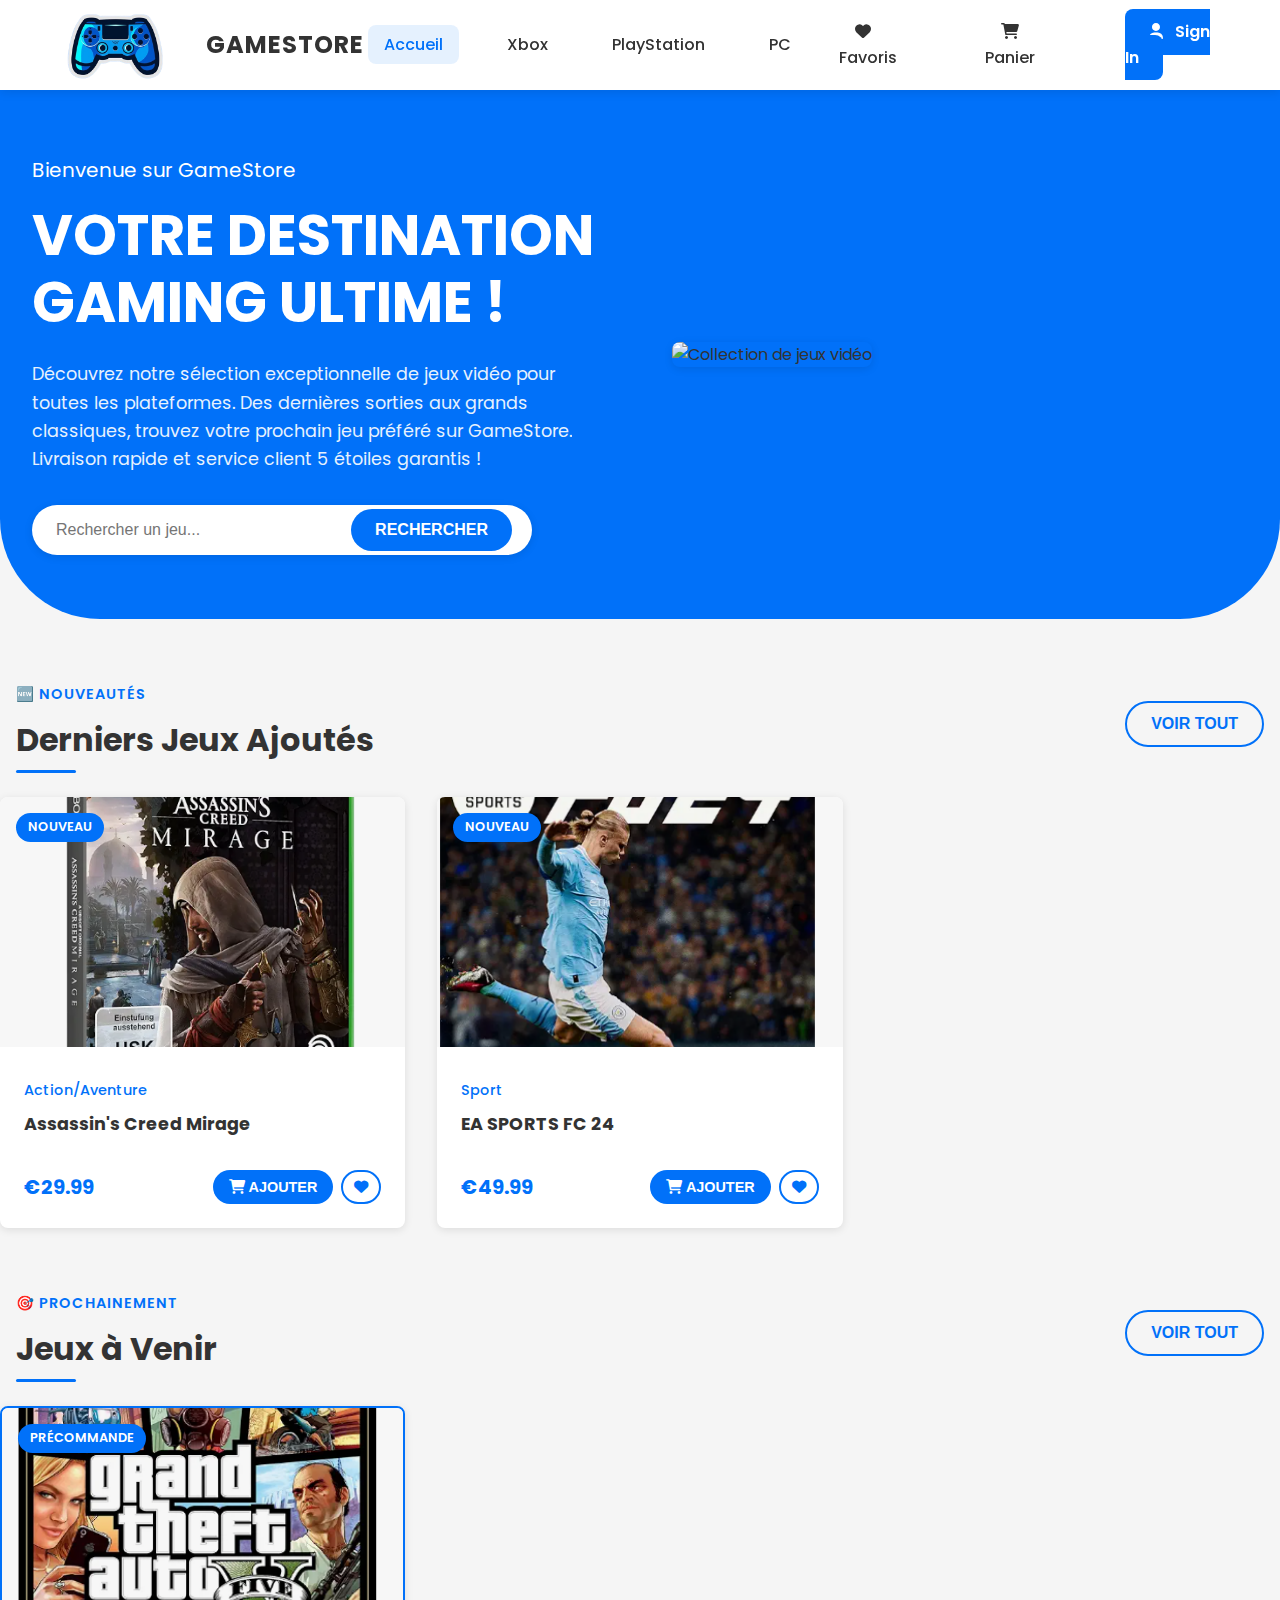
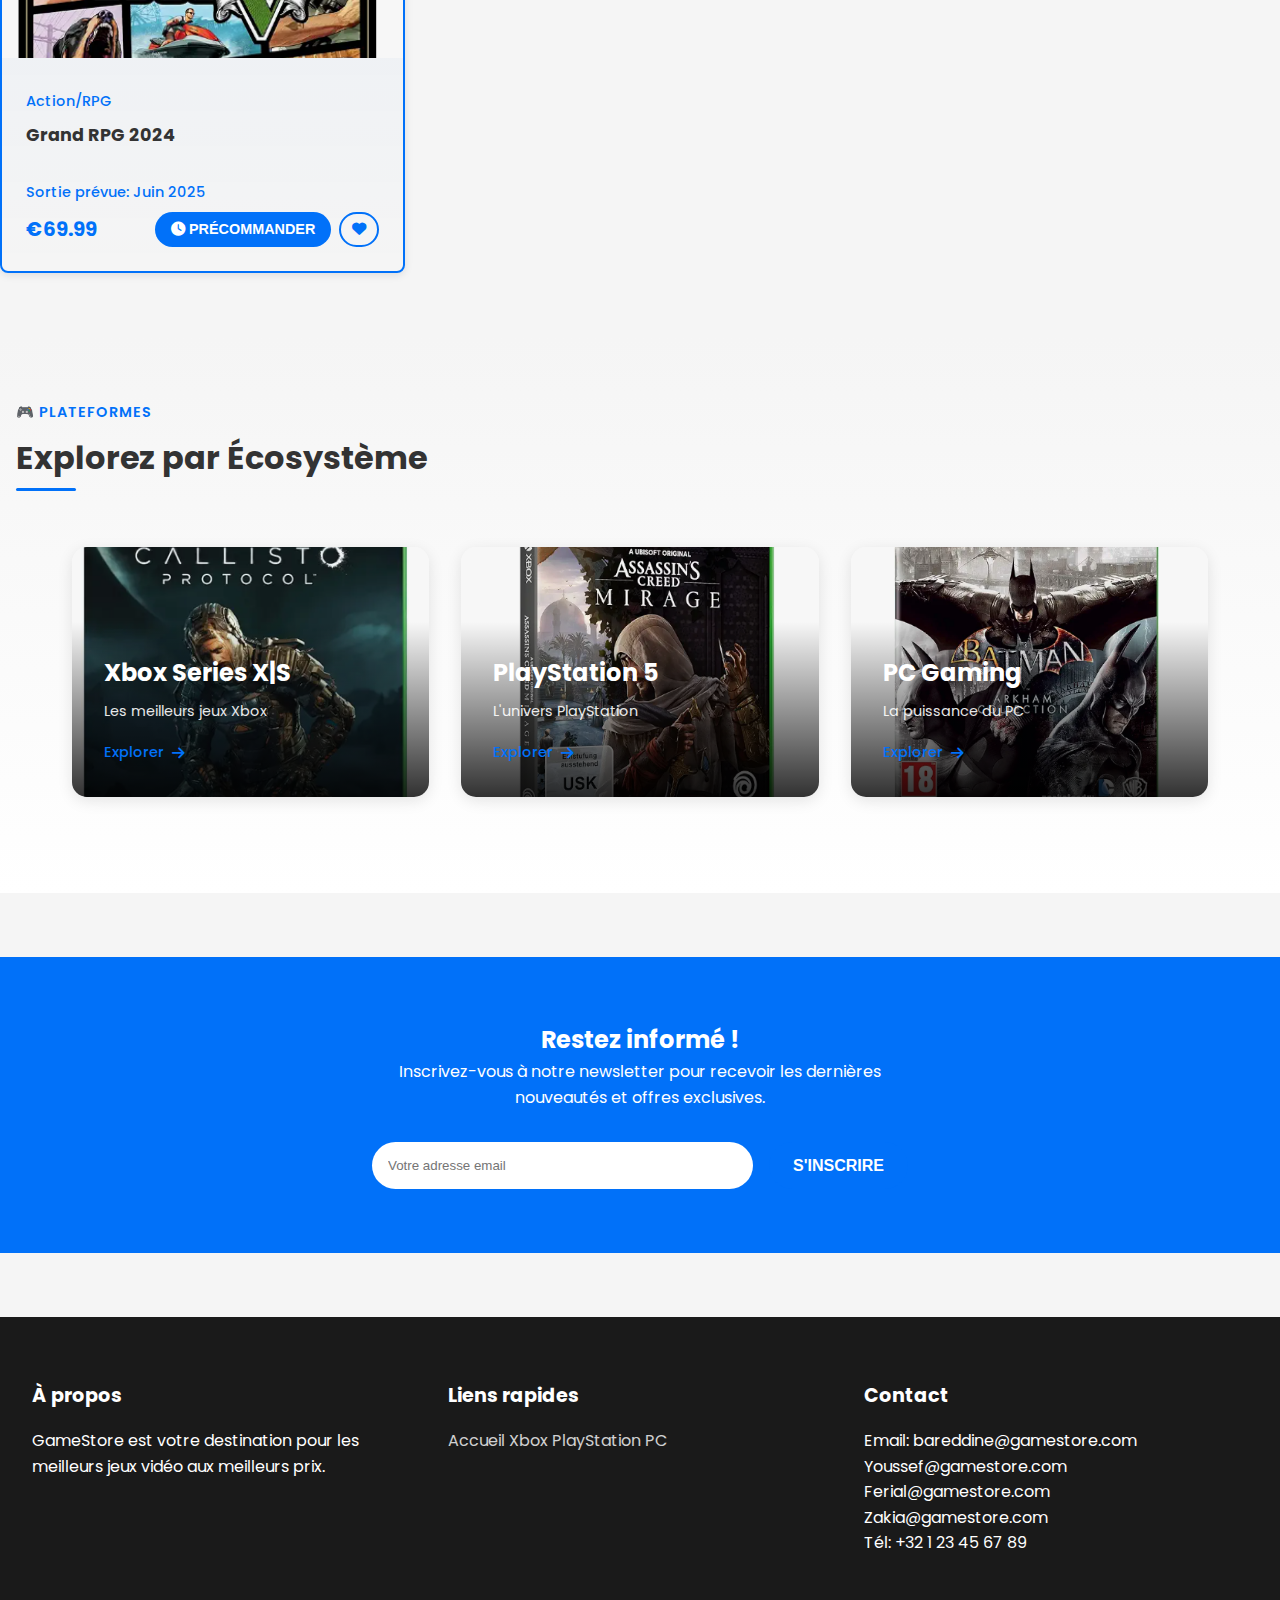
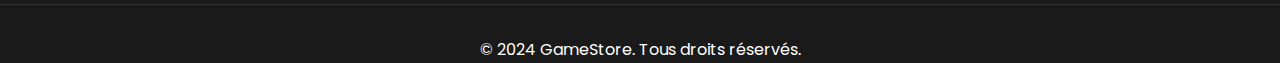
==== commit 730501a4: "Update index.html" ====
--- a/index.html
+++ b/index.html
@@ -65,7 +65,7 @@
           <!-- Nouveau Jeu 1 -->
           <div class="card game-card">
               <div class="cardImg">
-                  <img src="https://i.pinimg.com/474x/7c/6c/a9/7c6ca906107ee0f29a216873b0228c29.jpg" alt="Assassin's Creed Mirage">
+                  <img src="XBOX11.jpg" alt="Assassin's Creed Mirage">
                   <div class="card-badges">
                       <span class="badge new">Nouveau</span>
                   </div>
@@ -74,7 +74,7 @@
                   <p class="genre">Action/Aventure</p>
                   <h3 class="cardName">Assassin's Creed Mirage</h3>
                   <div class="card-details">
-                      <div class="price">€59.99</div>
+                      <div class="price">€29.99</div>
                       <div class="card-actions">
                           <button class="btn addToCart">
                               <i class="fas fa-shopping-cart"></i> Ajouter
@@ -90,7 +90,7 @@
           <!-- Nouveau Jeu 2 -->
           <div class="card game-card">
               <div class="cardImg">
-                  <img src="images/XBOX1.jpg" alt="EA SPORTS FC 24">
+                  <img src="XBOX6.jpg" alt="EA SPORTS FC 24">
                   <div class="card-badges">
                       <span class="badge new">Nouveau</span>
                   </div>
@@ -99,7 +99,7 @@
                   <p class="genre">Sport</p>
                   <h3 class="cardName">EA SPORTS FC 24</h3>
                   <div class="card-details">
-                      <div class="price">€69.99</div>
+                      <div class="price">€49.99</div>
                       <div class="card-actions">
                           <button class="btn addToCart">
                               <i class="fas fa-shopping-cart"></i> Ajouter
@@ -128,7 +128,7 @@
             <!-- Jeu à Venir 1 -->
             <div class="card game-card upcoming">
                 <div class="cardImg">
-                    <img src="images/XBOX3.jpg" alt="Prochain Grand Jeu">
+                    <img src="XBOX17.jpg" alt="Prochain Grand Jeu">
                     <div class="card-badges">
                         <span class="badge coming-soon">Précommande</span>
                     </div>
@@ -136,7 +136,7 @@
                 <div class="cardInfo">
                     <p class="genre">Action/RPG</p>
                     <h3 class="cardName">Grand RPG 2024</h3>
-                    <div class="release-date">Sortie prévue: Juin 2024</div>
+                    <div class="release-date">Sortie prévue: Juin 2025</div>
                     <div class="card-details">
                         <div class="price">€69.99</div>
                         <div class="card-actions">
@@ -165,7 +165,7 @@
         <div class="platforms-grid">
             <!-- Xbox -->
             <a href="xbox-games.html" class="platform-card">
-                <img src="images/XBOX10.jpg" alt="Xbox Games">
+                <img src="XBOX10.jpg" alt="Xbox Games">
                 <div class="platform-overlay">
                     <div class="platform-content">
                         <h3>Xbox Series X|S</h3>
@@ -179,7 +179,7 @@
 
             <!-- PlayStation -->
             <a href="playstation-games.html" class="platform-card">
-                <img src="images/XBOX11.jpg" alt="PlayStation Games">
+                <img src="XBOX11.jpg" alt="PlayStation Games">
                 <div class="platform-overlay">
                     <div class="platform-content">
                         <h3>PlayStation 5</h3>
@@ -193,7 +193,7 @@
 
             <!-- PC -->
             <a href="pc-games.html" class="platform-card">
-                <img src="images/XBOX12.jpg" alt="PC Games">
+                <img src="XBOX12.jpg" alt="PC Games">
                 <div class="platform-overlay">
                     <div class="platform-content">
                         <h3>PC Gaming</h3>
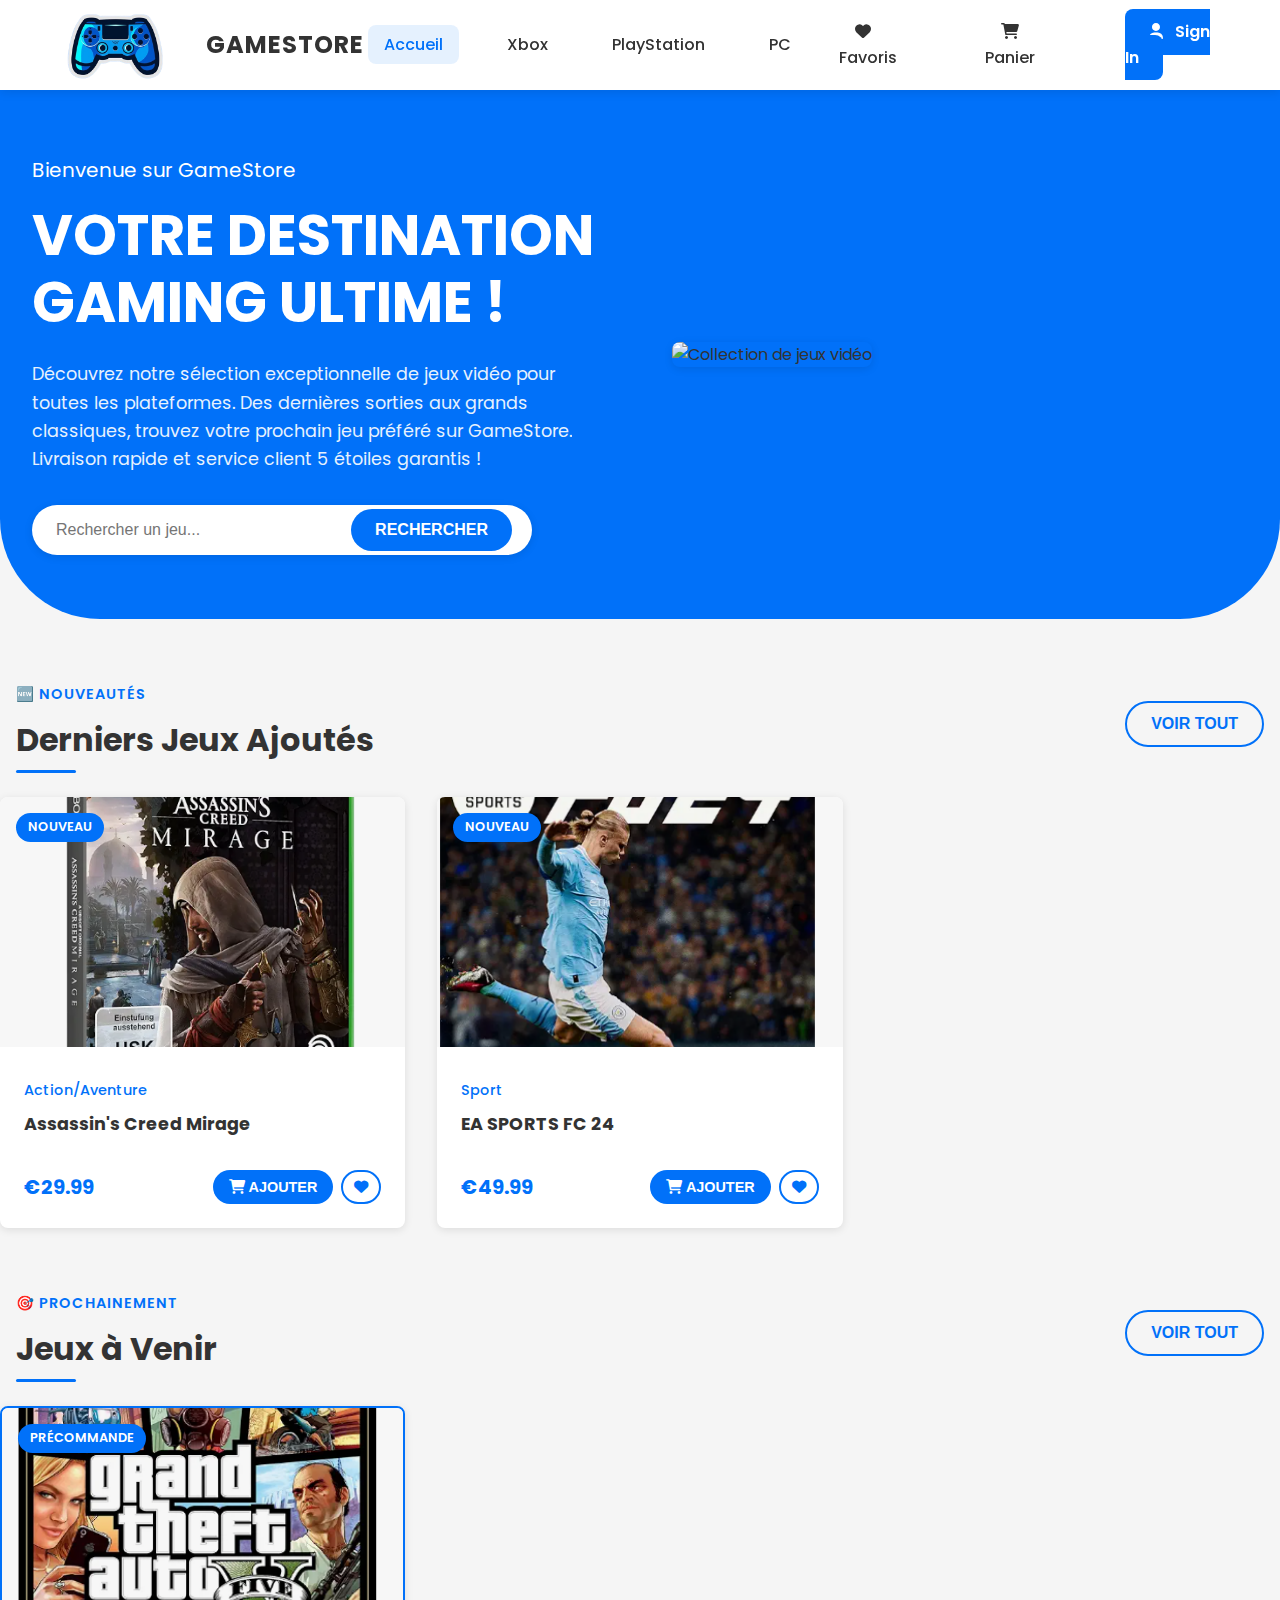
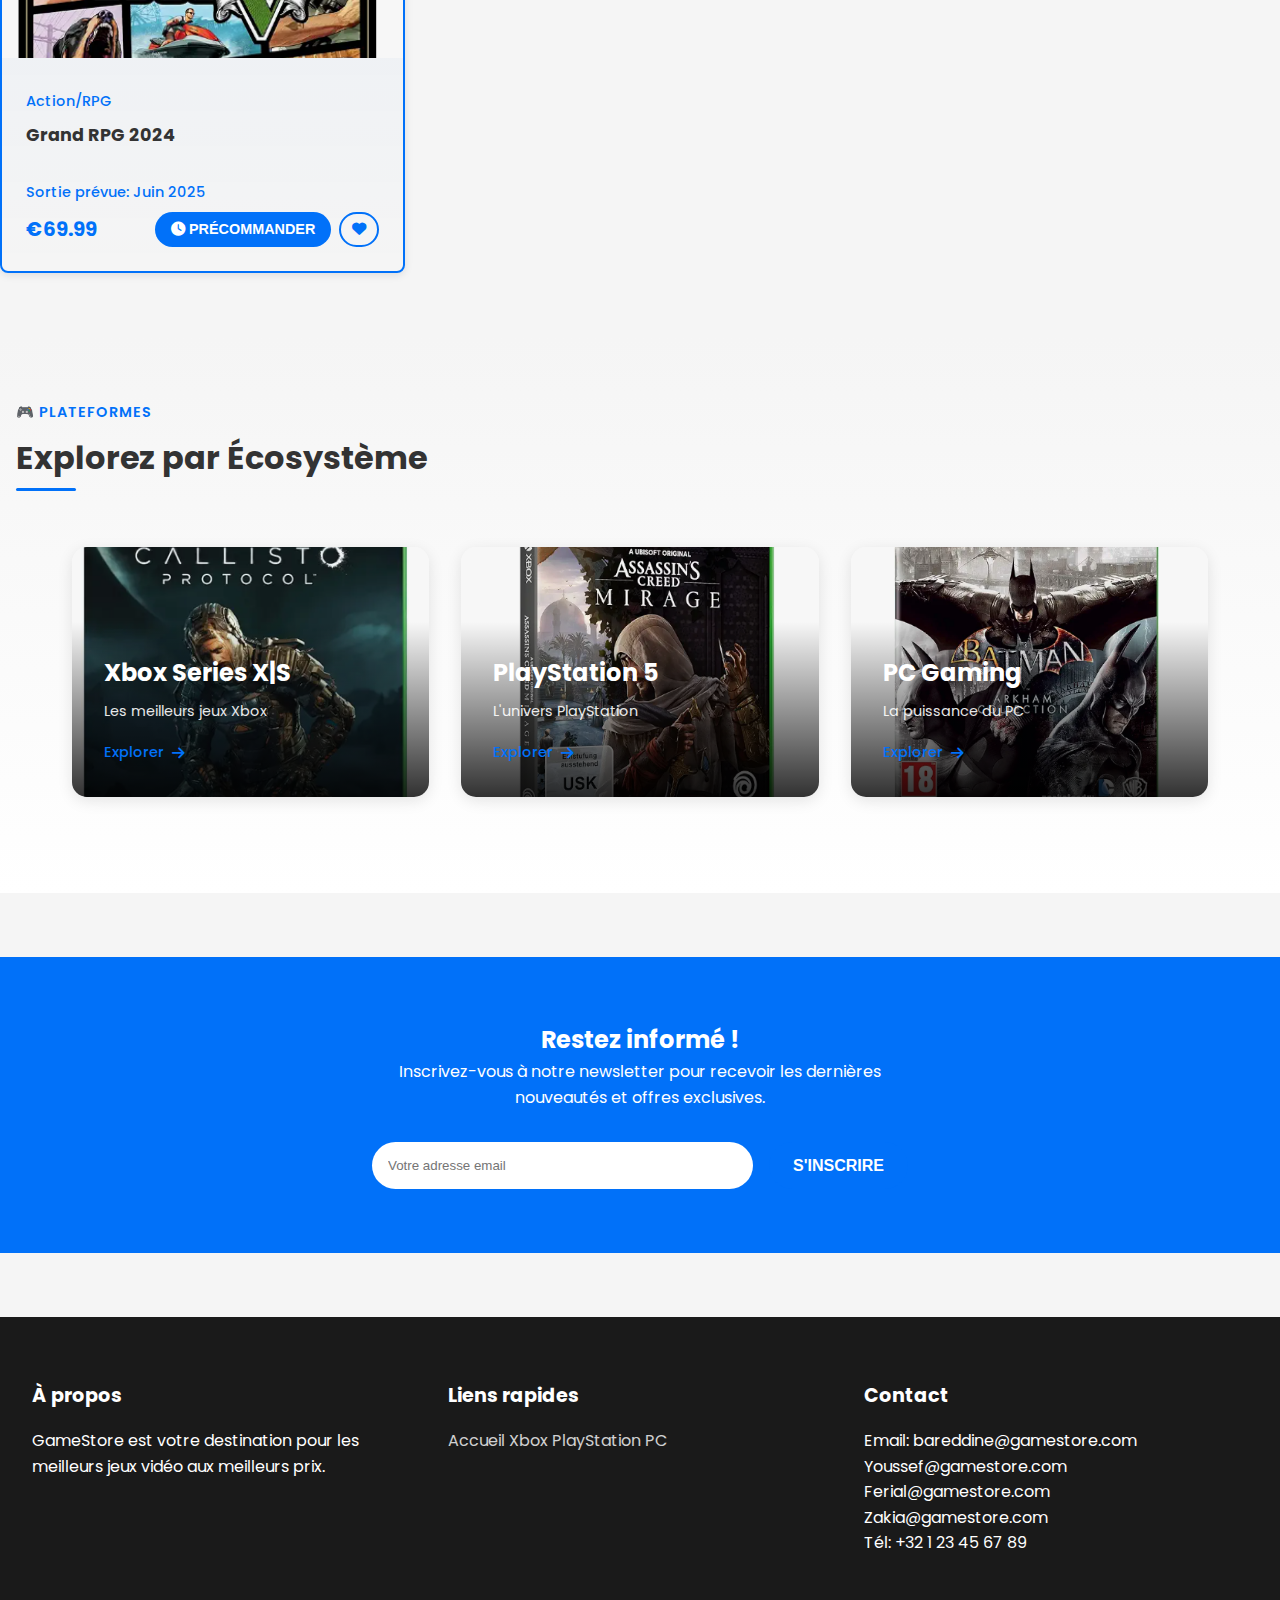
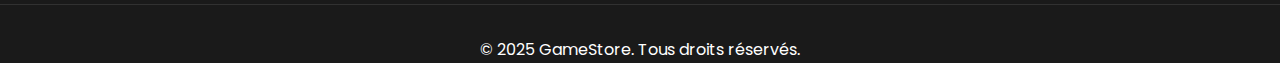
==== commit beadc0f4: "Update index.html" ====
--- a/index.html
+++ b/index.html
@@ -245,7 +245,7 @@
             </div>
         </div>
         <div class="footerBottom">
-            <p>&copy; 2024 GameStore. Tous droits réservés.</p>
+            <p>&copy; 2025 GameStore. Tous droits réservés.</p>
         </div>
     </footer>
 
